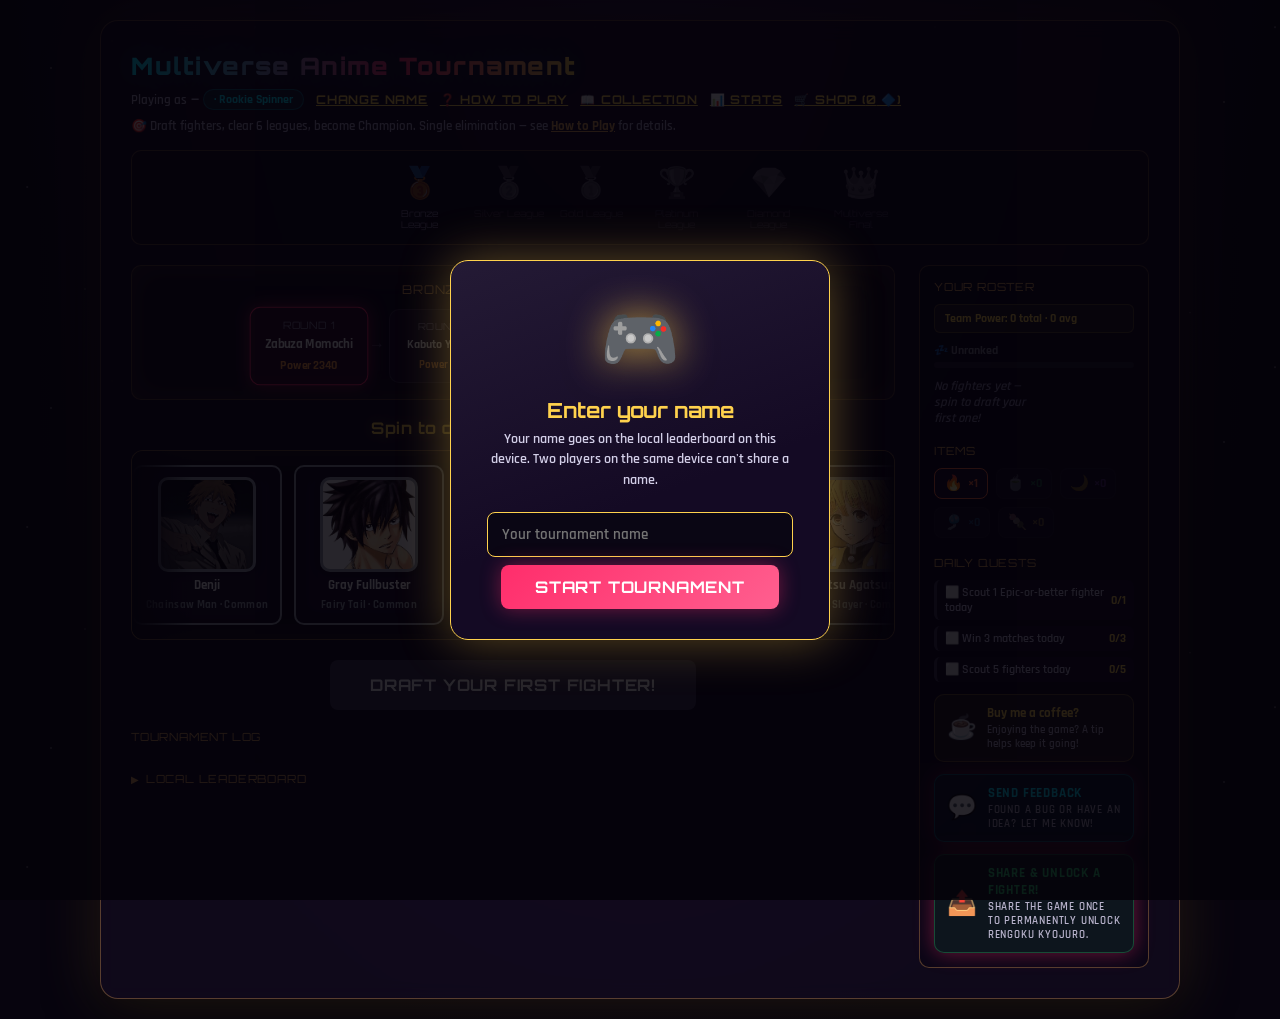
==== index.html @ d1a96dab "update visuals" ====
<!DOCTYPE html>
<html lang="en">
<head>
  <meta charset="UTF-8">
  <meta name="viewport" content="width=device-width, initial-scale=1.0">
  <title>Multiverse Anime Tournament</title>
  <link rel="preconnect" href="https://fonts.googleapis.com">
  <link rel="preconnect" href="https://fonts.gstatic.com" crossorigin>
  <link href="https://fonts.googleapis.com/css2?family=Orbitron:wght@500;700;900&family=Rajdhani:wght@500;600;700&display=swap" rel="stylesheet">
  <link rel="stylesheet" href="style.css">
</head>
<body>
  <div class="starfield"></div>
  <div id="toast-container" class="toast-container"></div>

  <div class="reveal-flash" id="reveal-flash"></div>

  <div class="page">
    <div class="player-bar">
      <h1>Multiverse Anime Tournament</h1>
      <div class="player-id">
        Playing as <b id="player-name-display">—</b> <span id="title-display" class="title-badge"></span>
        <button class="link-btn" id="change-name-btn">Change name</button>
        <button class="link-btn" id="open-howto-btn">❓ How to Play</button>
        <button class="link-btn" id="open-collection-btn">📖 Collection</button>
        <button class="link-btn" id="open-stats-btn">📊 Stats</button>
        <button class="link-btn" id="open-shop-btn">🛒 Shop (<span id="shard-balance-inline">0</span> 🔷)</button>
      </div>
    </div>

    <p class="subtitle-short">🎯 Draft fighters, clear 6 leagues, become Champion. Single elimination — see <b id="howto-inline-link">How to Play</b> for details.</p>

    <div class="trophy-case" id="trophy-case"></div>

    <div class="layout">
      <div class="main-col">
        <div class="bracket-panel">
          <span class="bracket-title" id="bracket-title">Bronze League — Bracket</span>
          <div class="bracket-path" id="bracket-path"></div>
        </div>

        <h3 class="roulette-title" id="roulette-title">Ready to begin?</h3>

        <div class="roulette-viewport">
          <div class="pointer-top"></div>
          <div class="center-line"></div>
          <div class="fade fade-left"></div>
          <div class="fade fade-right"></div>
          <div class="strip-track" id="strip-track"></div>
        </div>

        <button id="main-btn">Draft your first fighter!</button>

        <div id="event-panel" class="event-panel hidden"></div>

        <div class="log-panel">
          <span class="log-label">Tournament Log</span>
          <div id="log-list" class="log-list"></div>
        </div>

        <details class="leaderboard-panel">
          <summary class="log-label leaderboard-summary">Local Leaderboard</summary>
          <div id="leaderboard-list" class="leaderboard-list"></div>
        </details>
      </div>

      <aside class="sidebar">
        <span class="roster-label">Your Roster</span>
        <div class="roster-power-summary" id="roster-power-summary">Team Power: 0 total · 0 avg</div>
        <div class="power-tier-row" id="power-tier-row">
          <span class="power-tier-label" id="power-tier-label">🌱 Rookie Fighter</span>
          <div class="power-tier-bar"><div class="power-tier-bar-fill" id="power-tier-bar-fill"></div></div>
        </div>
        <div class="synergy-banner hidden" id="synergy-banner"></div>
        <div class="roster-list" id="roster-list"></div>

        <span class="roster-label items-label">Items</span>
        <div class="items-list" id="items-list"></div>

        <span class="roster-label items-label">Daily Quests</span>
        <div class="quest-list" id="daily-quest-list"></div>

        <a class="support-card" id="support-card" href="https://ko-fi.com/wesleyyyy" target="_blank" rel="noopener noreferrer">
          <span class="support-card-icon">☕</span>
          <span class="support-card-text">
            <b>Buy me a coffee?</b>
            <span>Enjoying the game? A tip helps keep it going!</span>
          </span>
        </a>

        <button class="support-card feedback-card" id="open-feedback-btn" type="button">
          <span class="support-card-icon">💬</span>
          <span class="support-card-text">
            <b>Send feedback</b>
            <span>Found a bug or have an idea? Let me know!</span>
          </span>
        </button>

        <button class="support-card share-card" id="open-share-btn" type="button">
          <span class="support-card-icon">📤</span>
          <span class="support-card-text">
            <b id="share-card-title">Share &amp; unlock a fighter!</b>
            <span id="share-card-subtitle">Share the game once to permanently unlock Rengoku Kyojuro.</span>
          </span>
        </button>
      </aside>
    </div>
  </div>

  <div id="battle-intro-overlay" class="celebration-overlay battle-overlay hidden">
    <div class="celebration-modal battle-modal" id="battle-modal">
      <div class="battle-vs-row">
        <div class="battle-side you-side">
          <div class="battle-team-strip" id="battle-team-strip"></div>
          <div class="battle-avatar single-avatar" id="battle-your-avatar">🛡️</div>
          <div class="battle-side-label">YOUR TEAM</div>
          <div class="battle-power" id="battle-your-power">Power —</div>
        </div>
        <div class="battle-vs-text">VS</div>
        <div class="battle-side enemy-side">
          <div class="battle-avatar" id="battle-enemy-avatar">👹</div>
          <div class="battle-side-label" id="battle-enemy-name">—</div>
          <div class="battle-power" id="battle-enemy-power">Power —</div>
        </div>
      </div>
      <p class="battle-quote" id="battle-enemy-quote">"..."</p>
      <p class="battle-win-chance" id="battle-win-chance">Estimated win chance: —</p>
      <button id="battle-engage-btn">Engage!</button>
    </div>
  </div>

  <div id="celebration-overlay" class="celebration-overlay hidden">
    <div class="celebration-modal">
      <div class="confetti-layer" id="confetti-layer"></div>
      <div class="celebration-trophy" id="celebration-trophy">🏆</div>
      <h2 id="celebration-title">Trophy Won!</h2>
      <p id="celebration-subtitle">You conquered the Bronze League!</p>
      <p class="celebration-extra" id="celebration-extra"></p>
      <div class="modal-btn-row">
        <button class="secondary-btn hidden" id="celebration-share-btn">📸 Save Badge</button>
        <button id="celebration-close">Continue</button>
      </div>
    </div>
  </div>

  <div id="gameover-overlay" class="celebration-overlay gameover-overlay hidden">
    <div class="celebration-modal gameover-modal">
      <div class="celebration-trophy">💀</div>
      <h2>Eliminated</h2>
      <p id="gameover-subtitle">You fell in the Bronze League.</p>
      <p class="celebration-extra" id="gameover-extra"></p>
      <div class="modal-btn-row">
        <button class="secondary-btn" id="gameover-share-btn">📸 Save Badge</button>
        <button id="gameover-close">Try Again</button>
      </div>
    </div>
  </div>


  <div id="name-overlay" class="celebration-overlay name-overlay hidden">
    <div class="celebration-modal name-modal">
      <div class="celebration-trophy">🎮</div>
      <h2>Enter your name</h2>
      <p>Your name goes on the local leaderboard on this device. Two players on the same device can't share a name.</p>
      <input type="text" id="name-input" maxlength="24" placeholder="Your tournament name" autocomplete="off">
      <p class="name-error hidden" id="name-error">That name is already taken on this device — try another.</p>
      <button id="name-submit">Start Tournament</button>
    </div>
  </div>

  <div id="rift-overlay" class="celebration-overlay rift-overlay hidden">
    <div class="celebration-modal rift-modal">
      <div class="rift-vortex"></div>
      <div class="rift-icon">🌀</div>
      <h2>⚠️ DIMENSIONAL RIFT DETECTED</h2>
      <p>Reality tears open at the edge of the arena... your next Scout will pull from a boosted pool of Epic-or-better fighters!</p>
      <button id="rift-close">Step Through</button>
    </div>
  </div>

  <div id="stats-overlay" class="celebration-overlay stats-overlay hidden">
    <div class="celebration-modal stats-modal">
      <button class="modal-close-x" id="stats-close-x">✕</button>
      <h2>📊 Career Stats</h2>
      <div class="stats-grid" id="stats-grid"></div>

      <h3 class="stats-subheading">🎖️ Titles</h3>
      <div class="title-list" id="title-list"></div>

      <h3 class="stats-subheading">🏅 Achievements <span id="achievements-progress"></span></h3>
      <div class="achievements-list" id="achievements-list"></div>

      <h3 class="stats-subheading">📜 Permanent Quests</h3>
      <div class="quest-list" id="permanent-quest-list"></div>
    </div>
  </div>

  <div id="awaken-reveal-overlay" class="celebration-overlay awaken-reveal-overlay hidden">
    <div class="celebration-modal awaken-reveal-modal" id="awaken-reveal-modal">
      <div class="awaken-reveal-rays"></div>
      <div class="awaken-reveal-portrait" id="awaken-reveal-portrait"></div>
      <div class="awaken-reveal-icon" id="awaken-reveal-icon">✨</div>
      <h2 id="awaken-reveal-title">Character Awakens!</h2>
      <p class="awaken-reveal-subtitle" id="awaken-reveal-subtitle">Phase Label</p>
      <p class="awaken-reveal-flavor" id="awaken-reveal-flavor">Flavor text.</p>
      <p class="awaken-reveal-power" id="awaken-reveal-power">Power 0 → 0</p>
      <button id="awaken-reveal-continue">Incredible!</button>
    </div>
  </div>

  <div id="feedback-overlay" class="celebration-overlay feedback-overlay hidden">
    <div class="celebration-modal feedback-modal">
      <button class="modal-close-x" id="feedback-close-x">✕</button>
      <h2>💬 Send Feedback</h2>
      <p class="feedback-intro">Bug reports, balance complaints, feature ideas — all welcome. This goes straight to my inbox.</p>
      <textarea id="feedback-text" placeholder="What's on your mind?" rows="5"></textarea>
      <input type="email" id="feedback-email" placeholder="Your email (optional, in case I want to follow up)">
      <p class="feedback-status hidden" id="feedback-status"></p>
      <button id="feedback-submit">Send</button>
    </div>
  </div>

  <div id="howto-overlay" class="celebration-overlay howto-overlay hidden">
    <div class="celebration-modal howto-modal">
      <button class="modal-close-x" id="howto-close-x">✕</button>
      <h2>❓ How It Works</h2>
      <p class="howto-goal">
        <b>Goal:</b> draft a roster of anime fighters, then spin your way through 6 tournament leagues.
        Beat every opponent in a league's bracket to win that league's Trophy and unlock the next one.
        Clear the Multiverse Final to become the undisputed Champion.
        <br><br>
        <b>Warning:</b> this is single elimination. Lose a match and your run ends — unless a Phoenix Ember saves you.
      </p>
      <ul class="howto-list">
        <li><b>Scout</b> — spin to recruit a new fighter to your roster (rarer fighters are stronger, but less likely).</li>
        <li><b>Train</b> — spin to pick a roster member and permanently boost their power.</li>
        <li><b>Dimensional Swap</b> — spin to pull a fighter through a rift, then spin again to see who it swaps places with.</li>
        <li><b>Match</b> — face the next opponent in your current league's bracket, shown on the map below.</li>
        <li><b>Treasure</b> — spin to find a one-time support item, kept separate from your roster.</li>
        <li><b>Awakening</b> — from the Gold League onward, certain fighters can unlock legendary power-ups.</li>
        <li>🔥 You start with a <b>Phoenix Ember</b> — it revives you once if you'd be eliminated. Lose without one and your run is over.</li>
        <li>🔷 Earn <b>Shards</b> from achievements and quests — spend them in the Shop for extra items.</li>
        <li>📖 The <b>Collection Index</b> groups fighters by anime — complete a series for a shard bonus and a title.</li>
        <li>🔁 Re-scouting a fighter you've met before, anywhere in your career, grants a permanent <b>Veteran Bonus</b> to their power instead of being wasted.</li>
      </ul>
      <button id="howto-got-it">Got it!</button>
    </div>
  </div>

  <div id="collection-overlay" class="celebration-overlay collection-overlay hidden">
    <div class="celebration-modal collection-modal">
      <button class="modal-close-x" id="collection-close-x">✕</button>
      <h2>📖 Collection Index</h2>
      <p class="collection-note">Discover every fighter from an anime to complete its collection and earn a shard bonus.</p>
      <div class="collection-list" id="collection-list"></div>
    </div>
  </div>

  <div id="shop-overlay" class="celebration-overlay shop-overlay hidden">
    <div class="celebration-modal shop-modal">
      <button class="modal-close-x" id="shop-close-x">✕</button>
      <h2>🛒 Shard Shop</h2>
      <p class="shop-balance">Balance: <b id="shard-balance">0</b> 🔷</p>
      <p class="shop-note" id="shop-note"></p>

      <h3 class="stats-subheading">Recruit a Fighter</h3>
      <div class="shop-list" id="shop-character-list"></div>

      <h3 class="stats-subheading">Support Items</h3>
      <div class="shop-list" id="shop-list"></div>
    </div>
  </div>

  <div class="mobile-roster-bar" id="mobile-roster-bar">
    <div class="mobile-roster-bar-list" id="mobile-roster-bar-list"></div>
    <div class="mobile-roster-bar-power" id="mobile-roster-bar-power">—</div>
  </div>

  <script src="script.js"></script>
</body>
</html>
---- style.css ----
* {
  box-sizing: border-box;
}

body {
  background: radial-gradient(ellipse at 50% -10%, #241238 0%, #140a24 35%, #07040e 75%);
  color: #ffffff;
  font-family: 'Rajdhani', 'Segoe UI', Tahoma, Geneva, Verdana, sans-serif;
  display: flex;
  justify-content: center;
  min-height: 100vh;
  margin: 0;
  padding: 20px;
  position: relative;
  overflow-x: hidden;
}

/* ---------- Cosmic starfield backdrop ---------- */

.starfield {
  position: fixed;
  inset: 0;
  z-index: 0;
  pointer-events: none;
  background-image:
    radial-gradient(1.5px 1.5px at 15% 20%, #fff, transparent),
    radial-gradient(1.5px 1.5px at 75% 8%, #fff, transparent),
    radial-gradient(1px 1px at 40% 60%, #fff, transparent),
    radial-gradient(2px 2px at 85% 45%, #fff, transparent),
    radial-gradient(1px 1px at 25% 85%, #fff, transparent),
    radial-gradient(1.5px 1.5px at 60% 30%, #fff, transparent),
    radial-gradient(1px 1px at 92% 75%, #fff, transparent),
    radial-gradient(1.5px 1.5px at 8% 55%, #fff, transparent),
    radial-gradient(1px 1px at 50% 92%, #fff, transparent),
    radial-gradient(1.5px 1.5px at 33% 12%, #fff, transparent);
  background-repeat: repeat;
  background-size: 340px 340px;
  opacity: 0.5;
  animation: starDrift 200s linear infinite;
}

@keyframes starDrift {
  from { background-position: 0 0; }
  to { background-position: -1000px 600px; }
}

.page {
  position: relative;
  z-index: 1;
  text-align: center;
  background: rgba(20, 12, 33, 0.72);
  backdrop-filter: blur(10px);
  padding: 30px;
  border-radius: 18px;
  border: 1px solid var(--league-border, rgba(0, 229, 255, 0.18));
  box-shadow: 0 0 60px var(--league-glow, rgba(0, 229, 255, 0.08)), 0 20px 50px rgba(0,0,0,0.6);
  transition: border-color 0.8s ease, box-shadow 0.8s ease;
  width: 100%;
  max-width: 1080px;
}

.player-bar {
  display: flex;
  align-items: baseline;
  justify-content: space-between;
  flex-wrap: wrap;
  gap: 8px;
  margin-bottom: 4px;
}

h1 {
  margin: 0;
  font-family: 'Orbitron', sans-serif;
  font-weight: 900;
  letter-spacing: 1.5px;
  font-size: 1.5rem;
  background: linear-gradient(90deg, #00e5ff, #ff2d6b 60%, #ffd24d);
  -webkit-background-clip: text;
  background-clip: text;
  color: transparent;
  text-shadow: 0 0 30px rgba(0, 229, 255, 0.25);
}

.player-id {
  font-size: 0.8rem;
  color: #a9a3c2;
  font-weight: 600;
  display: flex;
  align-items: center;
  gap: 4px;
  flex-wrap: wrap;
}

.link-btn {
  background: none;
  border: none;
  color: #ffd24d;
  font-size: 0.75rem;
  padding: 0 0 0 8px;
  font-weight: 700;
  cursor: pointer;
  text-decoration: underline;
  box-shadow: none;
}

.link-btn:hover {
  background: none;
  color: #fff0b3;
  box-shadow: none;
}

.subtitle-short {
  margin: 8px 0 14px;
  color: #a9a3c2;
  font-size: 0.8rem;
  font-weight: 600;
  line-height: 1.4;
  text-align: left;
}

#howto-inline-link {
  color: var(--league-text, #00e5ff);
  cursor: pointer;
  text-decoration: underline;
}

.howto-goal {
  font-size: 0.85rem !important;
  color: #c7c2df !important;
  line-height: 1.55 !important;
  margin-bottom: 18px !important;
  padding-bottom: 14px;
  border-bottom: 1px solid rgba(255,255,255,0.08);
}

/* ---------- How to play ---------- */

/* ---------- How to Play modal ---------- */

.howto-modal {
  max-width: 560px;
  max-height: 82vh;
  overflow-y: auto;
  text-align: left;
}

.howto-modal h2 {
  text-align: center;
  color: var(--league-text, #00e5ff);
  font-family: 'Orbitron', sans-serif;
  font-size: 1.15rem;
  margin-bottom: 16px;
}

.howto-list {
  margin: 0 0 20px;
  padding-left: 18px;
  font-size: 0.85rem;
  font-weight: 600;
  color: #d3cfe8;
  line-height: 1.7;
}

/* ---------- Trophy case ---------- */

.trophy-case {
  display: flex;
  justify-content: center;
  gap: 16px;
  flex-wrap: wrap;
  margin-bottom: 20px;
  padding: 14px;
  background: rgba(10, 6, 20, 0.6);
  border: 1px solid var(--league-border, rgba(0, 229, 255, 0.18));
  border-radius: 10px;
  transition: border-color 0.8s ease;
}

.trophy-slot {
  display: flex;
  flex-direction: column;
  align-items: center;
  gap: 4px;
  opacity: 0.35;
  transition: opacity 0.3s ease;
}

.trophy-slot .trophy-icon {
  font-size: 1.9rem;
  filter: grayscale(1);
}

.trophy-slot .trophy-league {
  font-family: 'Orbitron', sans-serif;
  font-size: 0.58rem;
  color: #857fa0;
  max-width: 76px;
  text-align: center;
  line-height: 1.2;
}

.trophy-slot.current {
  opacity: 0.9;
}

.trophy-slot.current .trophy-icon {
  filter: none;
  opacity: 0.6;
}

.trophy-slot.earned {
  opacity: 1;
}

.trophy-slot.earned .trophy-icon {
  filter: none;
  text-shadow: 0 0 12px #ffd24d;
  animation: trophyGlow 2.2s ease-in-out infinite;
}

.trophy-slot.earned .trophy-league {
  color: #ffd24d;
}

@keyframes trophyGlow {
  0%, 100% { transform: scale(1); }
  50% { transform: scale(1.12); }
}

/* ---------- Two-column layout ---------- */

.layout {
  display: flex;
  gap: 24px;
  align-items: flex-start;
}

.main-col {
  flex: 1;
  min-width: 0;
}

.sidebar {
  width: 230px;
  flex-shrink: 0;
  text-align: left;
  background: rgba(10, 6, 20, 0.6);
  border: 1px solid var(--league-border, rgba(0, 229, 255, 0.18));
  border-radius: 10px;
  padding: 14px;
  transition: border-color 0.8s ease;
}

@media (max-width: 760px) {
  /* Always-visible compact roster bar pinned to the bottom of the screen —
     the full roster/stats panels live further down the page and get
     scrolled out of view while spinning, so this keeps your team visible
     no matter where you've scrolled. */
  .mobile-roster-bar {
    position: fixed;
    left: 0;
    right: 0;
    bottom: 0;
    z-index: 120;
    display: flex;
    align-items: center;
    gap: 8px;
    padding: 8px 12px;
    background: rgba(10, 6, 20, 0.96);
    border-top: 1px solid var(--league-border, rgba(0,229,255,0.25));
    box-shadow: 0 -6px 20px rgba(0,0,0,0.5);
  }

  .mobile-roster-bar-list {
    display: flex;
    gap: 6px;
    overflow-x: auto;
    flex: 1;
    min-width: 0;
  }

  .mobile-roster-bar-avatar {
    position: relative;
    overflow: hidden;
    flex-shrink: 0;
    width: 34px;
    height: 34px;
    border-radius: 50%;
    border: 2px solid var(--rarity-color, #00e5ff);
  }

  .mobile-roster-bar-power {
    flex-shrink: 0;
    font-family: 'Orbitron', sans-serif;
    font-size: 0.68rem;
    font-weight: 700;
    color: #ffd24d;
    white-space: nowrap;
    padding-left: 8px;
    border-left: 1px solid rgba(255,255,255,0.15);
  }

  body {
    padding-bottom: 62px;
  }
}

@media (min-width: 761px) {
  .mobile-roster-bar {
    display: none;
  }
}

@media (max-width: 760px) {
  /* backdrop-filter is a common cause of repaint/ghosting glitches on
     mobile GPUs, especially combined with live CSS transitions — drop it
     on small screens and fall back to the (already opaque-ish) solid tint. */
  .page {
    backdrop-filter: none;
    -webkit-backdrop-filter: none;
    background: rgba(20, 12, 33, 0.92);
  }
  .layout {
    flex-direction: column;
  }
  .sidebar {
    width: 100%;
  }
  .page {
    padding: 18px 14px;
  }
  h1 {
    font-size: 1.15rem;
  }
  .player-bar {
    flex-direction: column;
    align-items: flex-start;
    gap: 4px;
  }
  .player-id {
    font-size: 0.72rem;
  }
  .roulette-viewport {
    height: 160px;
  }
  .strip-item {
    width: 120px;
    height: 155px;
  }
  button {
    padding: 13px 24px;
    font-size: 0.9rem;
  }
  .celebration-modal {
    padding: 28px 20px 22px;
    max-width: 92vw;
  }
  .stats-modal, .shop-modal, .collection-modal {
    max-width: 92vw;
  }
  .battle-vs-row {
    gap: 4px;
  }
  .battle-avatar {
    width: 56px;
    height: 56px;
    font-size: 1.6rem;
  }
  .battle-vs-text {
    font-size: 1.2rem;
  }
  .stats-grid {
    grid-template-columns: 1fr;
  }
  .bracket-node {
    min-width: 92px;
    padding: 8px 8px;
  }
}

@media (max-width: 420px) {
  h1 {
    font-size: 1rem;
  }
  .strip-item {
    width: 100px;
    height: 132px;
  }
  .roulette-viewport {
    height: 140px;
  }
  .roster-card-image {
    font-size: 1.4rem;
  }
}

/* ---------- Roster sidebar cards ---------- */

.roster-label {
  font-family: 'Orbitron', sans-serif;
  font-size: 0.7rem;
  text-transform: uppercase;
  letter-spacing: 0.8px;
  color: var(--league-text, #00e5ff);
  transition: color 0.8s ease;
  display: block;
  margin-bottom: 10px;
}

.roster-label.items-label {
  margin-top: 18px;
}

.roster-list {
  display: grid;
  grid-template-columns: 1fr 1fr;
  gap: 8px;
}

.roster-empty {
  color: #857fa0;
  font-size: 0.8rem;
  font-weight: 600;
  font-style: italic;
}

.roster-power-summary {
  font-size: 0.75rem;
  font-weight: 700;
  color: #ffd24d;
  background: rgba(255,210,77,0.08);
  border: 1px solid rgba(255,210,77,0.25);
  border-radius: 6px;
  padding: 6px 10px;
  margin-bottom: 10px;
}

.power-tier-row {
  margin-bottom: 10px;
}

.power-tier-label {
  display: block;
  font-size: 0.72rem;
  font-weight: 700;
  margin-bottom: 4px;
  transition: color 0.4s ease;
}

.power-tier-bar {
  height: 6px;
  border-radius: 3px;
  background: rgba(255,255,255,0.08);
  overflow: hidden;
}

.power-tier-bar-fill {
  height: 100%;
  border-radius: 3px;
  transition: width 0.6s ease, background 0.6s ease;
}

.synergy-banner {
  display: flex;
  align-items: flex-start;
  gap: 8px;
  font-size: 0.76rem;
  color: #c9a3ff;
  background: rgba(168,85,247,0.1);
  border: 1px solid rgba(168,85,247,0.35);
  border-radius: 6px;
  padding: 8px 10px;
  margin-bottom: 10px;
}

.synergy-banner.hidden {
  display: none;
}

.synergy-banner.synergy-negative {
  color: #ff9b9b;
  background: rgba(231,76,60,0.12);
  border-color: rgba(231,76,60,0.4);
}

.synergy-bonus-negative {
  color: #e74c3c !important;
}

.synergy-banner .synergy-icon {
  font-size: 1.2rem;
  flex-shrink: 0;
}

.synergy-banner .synergy-bonus {
  color: #ffd24d;
  font-weight: 700;
}

.synergy-banner .synergy-desc {
  font-weight: 600;
  color: #a9a3c2;
  font-size: 0.7rem;
  margin-top: 2px;
}

.roster-card {
  display: flex;
  flex-direction: column;
  background: rgba(24, 14, 40, 0.8);
  border: 1px solid rgba(255,255,255,0.08);
  border-radius: 10px;
  overflow: hidden;
  box-shadow: 0 0 0 1px var(--rarity-color, #555) inset;
  position: relative;
}

/* ---------- Max-Awakened treatment — reserved for fighters who reached
   their absolute final transformation. Not just a color: an animated
   prismatic border ring, corner flourishes, and a shimmer sweep. ---------- */

.roster-card.max-awakened {
  overflow: visible;
  border-color: transparent;
  box-shadow: none;
  animation: maxAwakenedFloat 3s ease-in-out infinite;
}

@keyframes maxAwakenedFloat {
  0%, 100% { transform: translateY(0); }
  50% { transform: translateY(-2px); }
}

.roster-card.max-awakened::before {
  content: '';
  position: absolute;
  inset: -3px;
  border-radius: 13px;
  padding: 3px;
  background: conic-gradient(from 0deg, #ffd24d, #ff2d6b, #a855f7, #00e5ff, #ffd24d);
  -webkit-mask: linear-gradient(#fff 0 0) content-box, linear-gradient(#fff 0 0);
  -webkit-mask-composite: xor;
  mask-composite: exclude;
  animation: maxAwakenedBorderSpin 3.5s linear infinite;
  z-index: 2;
  pointer-events: none;
}

@keyframes maxAwakenedBorderSpin {
  from { filter: hue-rotate(0deg); }
  to { filter: hue-rotate(360deg); }
}

.roster-card.max-awakened::after {
  content: '';
  position: absolute;
  inset: -3px;
  border-radius: 13px;
  box-shadow: 0 0 22px rgba(255,210,77,0.55), 0 0 40px rgba(255,45,107,0.3);
  animation: maxAwakenedGlowPulse 2s ease-in-out infinite;
  z-index: -1;
  pointer-events: none;
}

@keyframes maxAwakenedGlowPulse {
  0%, 100% { opacity: 0.6; }
  50% { opacity: 1; }
}

.roster-card.max-awakened .roster-card-image {
  overflow: hidden;
}

.roster-card.max-awakened .roster-card-image::after {
  content: '';
  position: absolute;
  inset: 0;
  background: linear-gradient(115deg, transparent 40%, rgba(255,255,255,0.55) 50%, transparent 60%);
  background-size: 250% 250%;
  animation: maxAwakenedShimmer 3s ease-in-out infinite;
  pointer-events: none;
  z-index: 3;
}

@keyframes maxAwakenedShimmer {
  0% { background-position: 200% 0; }
  60%, 100% { background-position: -50% 0; }
}

.max-awakened-crown {
  position: absolute;
  top: -10px;
  right: -8px;
  z-index: 4;
  font-size: 1.1rem;
  filter: drop-shadow(0 0 6px rgba(255,210,77,0.9));
  animation: maxAwakenedCrownBob 2s ease-in-out infinite;
  pointer-events: none;
}

@keyframes maxAwakenedCrownBob {
  0%, 100% { transform: rotate(-8deg) translateY(0); }
  50% { transform: rotate(8deg) translateY(-3px); }
}

.max-awakened-corner {
  position: absolute;
  width: 10px;
  height: 10px;
  z-index: 4;
  pointer-events: none;
}

.max-awakened-corner::before {
  content: '✦';
  position: absolute;
  font-size: 0.6rem;
  color: #ffd24d;
  text-shadow: 0 0 6px #ffd24d;
}

.max-awakened-corner.tl { top: -4px; left: -4px; }
.max-awakened-corner.br { bottom: -4px; right: -4px; }

.roster-card-image {
  position: relative;
  overflow: hidden;
  width: 100%;
  aspect-ratio: 1 / 1;
  display: flex;
  align-items: center;
  justify-content: center;
  font-family: 'Orbitron', sans-serif;
  font-size: 1.3rem;
  font-weight: 800;
  color: #0a0614;
  background: linear-gradient(160deg, var(--rarity-color, #555), #0a0614 130%);
}

.avatar-fallback-text {
  position: relative;
  z-index: 1;
}

.char-img {
  position: absolute;
  inset: 0;
  width: 100%;
  height: 100%;
  object-fit: cover;
  object-position: center 22%;
  z-index: 2;
}

.action-icon-img {
  object-fit: contain !important;
  object-position: center !important;
  padding: 2px;
  box-sizing: border-box;
}

.strip-item .avatar.action-icon-avatar {
  width: 78%;
  height: 78%;
  border-radius: 16px;
  border: none;
  background: rgba(255,255,255,0.05);
}


.has-image .avatar-fallback-text {
  display: none;
}

.roster-card-body {
  padding: 6px 7px 8px;
  display: flex;
  flex-direction: column;
  gap: 2px;
}

.roster-card-name {
  font-size: 0.66rem;
  font-weight: 700;
  line-height: 1.2;
  display: -webkit-box;
  -webkit-line-clamp: 2;
  -webkit-box-orient: vertical;
  overflow: hidden;
  word-break: break-word;
}

.roster-card-power {
  font-size: 0.6rem;
  font-weight: 700;
  color: #ffd24d;
  white-space: nowrap;
}

.roster-card-universe {
  font-size: 0.56rem;
  font-weight: 600;
  color: #a9a3c2;
  line-height: 1.2;
  display: -webkit-box;
  -webkit-line-clamp: 2;
  -webkit-box-orient: vertical;
  overflow: hidden;
  word-break: break-word;
}

.roster-card-rarity {
  align-self: flex-start;
  font-family: 'Orbitron', sans-serif;
  font-size: 0.52rem;
  font-weight: 700;
  text-transform: uppercase;
  letter-spacing: 0.3px;
  padding: 2px 6px;
  border-radius: 20px;
  border: 1.5px solid var(--rarity-color, #555);
  color: var(--rarity-color, #aaa);
}

.roster-card-awaken {
  font-size: 0.54rem;
  font-weight: 600;
  color: #ff9fb0;
  font-style: italic;
  line-height: 1.2;
}

.roster-card-mastery {
  font-size: 0.54rem;
  font-weight: 700;
  color: #00e5ff;
}

.roster-card-powerbar {
  width: 100%;
  height: 4px;
  border-radius: 3px;
  background: rgba(255,255,255,0.08);
  overflow: hidden;
  margin-top: 2px;
}

.roster-card-powerbar-fill {
  height: 100%;
  border-radius: 3px;
  transition: width 0.5s ease;
}

/* ---------- Items sidebar ---------- */

.items-list {
  display: flex;
  flex-wrap: wrap;
  gap: 8px;
}

.item-chip {
  display: flex;
  align-items: center;
  gap: 5px;
  padding: 5px 9px;
  border-radius: 8px;
  background: rgba(24, 14, 40, 0.8);
  border: 1px solid rgba(255,255,255,0.1);
  font-size: 0.74rem;
  font-weight: 600;
  opacity: 0.4;
}

.item-chip.owned {
  opacity: 1;
  border-color: var(--item-color, #ffd24d);
}

.item-chip .item-icon {
  font-size: 0.95rem;
}

.item-chip .item-count {
  font-weight: 700;
  color: var(--item-color, #ffd24d);
}

/* ---------- Daily quest mini-list (sidebar) ---------- */

.quest-list {
  display: flex;
  flex-direction: column;
  gap: 6px;
}

/* ---------- Support / Feedback cards ---------- */

.support-card {
  display: flex;
  align-items: center;
  gap: 10px;
  margin-top: 12px;
  padding: 10px 12px;
  border-radius: 10px;
  background: rgba(255,210,77,0.08);
  border: 1px solid rgba(255,210,77,0.3);
  text-decoration: none;
  cursor: pointer;
  font-family: 'Rajdhani', sans-serif;
  width: 100%;
  text-align: left;
  transition: background 0.2s ease, transform 0.15s ease;
}

.support-card:hover {
  background: rgba(255,210,77,0.16);
  transform: translateY(-1px);
}

.support-card-icon {
  font-size: 1.5rem;
  flex-shrink: 0;
}

.support-card-text {
  display: flex;
  flex-direction: column;
  gap: 1px;
}

.support-card-text b {
  font-size: 0.82rem;
  color: #ffd24d;
}

.support-card-text span {
  font-size: 0.7rem;
  color: #b8b3cc;
  font-weight: 600;
}

.feedback-card {
  background: rgba(0,229,255,0.08);
  border-color: rgba(0,229,255,0.3);
}

.feedback-card:hover {
  background: rgba(0,229,255,0.16);
}

.feedback-card .support-card-text b {
  color: #00e5ff;
}

.share-card {
  background: rgba(46,204,113,0.08);
  border-color: rgba(46,204,113,0.3);
}

.share-card:hover {
  background: rgba(46,204,113,0.16);
}

.share-card .support-card-text b {
  color: #2ecc71;
}

.share-card.unlocked-state {
  opacity: 0.75;
}

/* ---------- Epic Awakening Reveal ---------- */

.awaken-reveal-modal {
  max-width: 420px;
  position: relative;
  overflow: hidden;
  padding: 36px 28px 30px;
  background: radial-gradient(circle at 50% 25%, #2a1550 0%, #0a0614 75%);
  border-width: 3px;
  border-color: var(--rarity-color, #ffd24d);
  box-shadow: 0 0 80px var(--rarity-color, rgba(255,210,77,0.6));
  animation: awakenModalPulse 2s ease-in-out infinite;
}

@keyframes awakenModalPulse {
  0%, 100% { box-shadow: 0 0 60px color-mix(in srgb, var(--rarity-color, #ffd24d) 55%, transparent); }
  50% { box-shadow: 0 0 100px color-mix(in srgb, var(--rarity-color, #ffd24d) 85%, transparent); }
}

.awaken-reveal-rays {
  position: absolute;
  inset: -40%;
  background: conic-gradient(from 0deg, transparent, var(--rarity-color, #ffd24d), transparent 12%, transparent 88%, var(--rarity-color, #ffd24d), transparent);
  opacity: 0.18;
  animation: awakenRaysSpin 12s linear infinite;
  pointer-events: none;
}

@keyframes awakenRaysSpin {
  from { transform: rotate(0deg); }
  to { transform: rotate(360deg); }
}

.awaken-reveal-portrait {
  position: relative;
  z-index: 1;
  width: 150px;
  height: 150px;
  margin: 0 auto 8px;
  border-radius: 16px;
  border: 4px solid var(--rarity-color, #ffd24d);
  overflow: hidden;
  background: linear-gradient(160deg, var(--rarity-color, #ffd24d), #0a0614 130%);
  display: flex;
  align-items: center;
  justify-content: center;
  font-family: 'Orbitron', sans-serif;
  font-size: 2.6rem;
  font-weight: 900;
  color: #0a0614;
  animation: awakenPortraitEnter 0.7s cubic-bezier(0.17, 0.89, 0.32, 1.28);
}

@keyframes awakenPortraitEnter {
  0% { transform: scale(0.4) rotate(-8deg); opacity: 0; }
  60% { transform: scale(1.15) rotate(3deg); opacity: 1; }
  100% { transform: scale(1) rotate(0deg); }
}

.awaken-reveal-icon {
  position: relative;
  z-index: 1;
  font-size: 2.2rem;
  margin-bottom: 4px;
  animation: awakenIconPop 0.6s ease-out 0.3s both;
}

@keyframes awakenIconPop {
  0% { transform: scale(0); opacity: 0; }
  70% { transform: scale(1.3); opacity: 1; }
  100% { transform: scale(1); }
}

.awaken-reveal-modal h2 {
  position: relative;
  z-index: 1;
  font-family: 'Orbitron', sans-serif;
  font-size: 1.15rem;
  color: var(--rarity-color, #ffd24d);
  text-shadow: 0 0 20px var(--rarity-color, #ffd24d);
  margin-bottom: 4px;
}

.awaken-reveal-subtitle {
  position: relative;
  z-index: 1;
  font-family: 'Orbitron', sans-serif;
  font-weight: 700;
  font-size: 0.85rem;
  color: #ffffff;
  text-transform: uppercase;
  letter-spacing: 1px;
  margin-bottom: 10px;
}

.awaken-reveal-flavor {
  position: relative;
  z-index: 1;
  font-style: italic;
  font-size: 0.85rem !important;
  color: #d3cfe8 !important;
  margin-bottom: 12px !important;
}

.awaken-reveal-power {
  position: relative;
  z-index: 1;
  font-family: 'Orbitron', sans-serif;
  font-weight: 700;
  font-size: 0.95rem;
  color: #00e5ff;
  background: rgba(0,229,255,0.1);
  border: 1px solid rgba(0,229,255,0.3);
  border-radius: 8px;
  padding: 6px 12px;
  display: inline-block;
  margin-bottom: 18px !important;
}

#awaken-reveal-continue {
  position: relative;
  z-index: 1;
  background: linear-gradient(135deg, var(--rarity-color, #ffd24d), #ff6b81);
  width: 100%;
}

.feedback-modal {
  max-width: 440px;
  text-align: left;
}

.feedback-modal h2 {
  text-align: center;
  font-family: 'Orbitron', sans-serif;
  font-size: 1.1rem;
  margin-bottom: 8px;
  color: var(--league-text, #00e5ff);
}

.feedback-intro {
  font-size: 0.82rem;
  color: #b8b3cc;
  text-align: center;
  margin-bottom: 16px;
}

#feedback-text, #feedback-email {
  width: 100%;
  box-sizing: border-box;
  background: rgba(0,0,0,0.3);
  border: 1px solid rgba(255,255,255,0.15);
  border-radius: 8px;
  color: #e8e4f5;
  font-family: 'Rajdhani', sans-serif;
  font-size: 0.9rem;
  padding: 10px 12px;
  margin-bottom: 10px;
  resize: vertical;
}

#feedback-text:focus, #feedback-email:focus {
  outline: none;
  border-color: var(--league-text, #00e5ff);
}

.feedback-status {
  font-size: 0.8rem;
  font-weight: 700;
  text-align: center;
  margin-bottom: 10px;
}

.feedback-status.hidden {
  display: none;
}

.feedback-status.ok {
  color: #2ecc71;
}

.feedback-status.error {
  color: #e74c3c;
}

#feedback-submit {
  width: 100%;
  background: linear-gradient(135deg, #00e5ff, #3498db);
}


.quest-row {
  display: flex;
  align-items: center;
  gap: 6px;
  font-size: 0.72rem;
  font-weight: 600;
  color: #c7c2df;
  padding: 5px 8px;
  background: rgba(24, 14, 40, 0.6);
  border-radius: 6px;
  border-left: 3px solid #3a3550;
}

.quest-row.done {
  border-left-color: #2ecc71;
  color: #7fe3a3;
}

.quest-row .quest-progress {
  margin-left: auto;
  font-weight: 700;
  color: #ffd24d;
  white-space: nowrap;
}

.quest-row.done .quest-progress {
  color: #2ecc71;
}

/* ---------- Bracket map ---------- */

.bracket-panel {
  margin-bottom: 18px;
  background: rgba(10, 6, 20, 0.6);
  border: 1px solid var(--league-border, rgba(0, 229, 255, 0.18));
  border-radius: 10px;
  padding: 16px;
  box-shadow: 0 0 30px var(--league-glow, rgba(0, 229, 255, 0.06)) inset;
  transition: border-color 0.8s ease, box-shadow 0.8s ease;
}

.bracket-title {
  font-family: 'Orbitron', sans-serif;
  font-size: 0.76rem;
  text-transform: uppercase;
  letter-spacing: 0.8px;
  color: var(--league-text, #00e5ff);
  transition: color 0.8s ease;
  display: block;
  margin-bottom: 12px;
}

.bracket-path {
  display: flex;
  align-items: center;
  justify-content: center;
  gap: 4px;
  flex-wrap: wrap;
}

.bracket-node {
  display: flex;
  flex-direction: column;
  align-items: center;
  gap: 5px;
  padding: 10px 12px;
  border-radius: 10px;
  border: 1px solid rgba(255,255,255,0.12);
  background: rgba(24, 14, 40, 0.85);
  min-width: 112px;
  transition: all 0.3s ease;
}

.bracket-node .round-label {
  font-family: 'Orbitron', sans-serif;
  font-size: 0.6rem;
  text-transform: uppercase;
  letter-spacing: 0.4px;
  color: #857fa0;
}

.bracket-node .opponent-name {
  font-size: 0.78rem;
  font-weight: 700;
  text-align: center;
  line-height: 1.25;
}

.bracket-node .opponent-power {
  font-size: 0.68rem;
  color: #ff9f43;
  font-weight: 700;
}

.bracket-node.done {
  border-color: #2ecc71;
  background: rgba(46,204,113,0.1);
}

.bracket-node.done .opponent-name {
  color: #2ecc71;
}

.bracket-node.done .opponent-power {
  color: #2ecc71;
}

.bracket-node.current {
  border-color: #ff2d6b;
  background: rgba(255,45,107,0.15);
  box-shadow: 0 0 16px rgba(255,45,107,0.55);
  transform: scale(1.06);
}

.bracket-node.trophy {
  border-color: #ffd24d;
  background: rgba(255,210,77,0.1);
}

.bracket-node.trophy .opponent-name {
  color: #ffd24d;
}

.bracket-arrow {
  color: #4a4560;
  font-size: 1rem;
}

/* ---------- Roulette strip ---------- */

.roulette-title {
  margin: 0 0 12px;
  font-family: 'Orbitron', sans-serif;
  font-size: 1rem;
  color: #ffd24d;
  letter-spacing: 0.5px;
  text-shadow: 0 0 14px rgba(255,210,77,0.35);
}

.roulette-viewport {
  position: relative;
  width: 100%;
  height: 190px;
  margin: 0 auto 20px;
  overflow: hidden;
  border-radius: 12px;
  background: #0a0614;
  border: 1px solid var(--league-border-strong, rgba(0, 229, 255, 0.25));
  box-shadow: 0 0 30px var(--league-glow, rgba(0, 229, 255, 0.1)) inset;
  transition: border-color 0.8s ease, box-shadow 0.8s ease;
}

.roulette-viewport.rift-active {
  border-color: rgba(168, 85, 247, 0.6);
  box-shadow: 0 0 40px rgba(168, 85, 247, 0.35) inset, 0 0 25px rgba(168, 85, 247, 0.3);
  background:
    radial-gradient(circle at 30% 40%, rgba(168,85,247,0.25), transparent 55%),
    radial-gradient(circle at 70% 60%, rgba(0,229,255,0.2), transparent 55%),
    #0a0614;
  animation: riftPulse 2.4s ease-in-out infinite;
}

@keyframes riftPulse {
  0%, 100% { filter: brightness(1); }
  50% { filter: brightness(1.25); }
}

.pointer-top {
  position: absolute;
  top: 0;
  left: 50%;
  transform: translateX(-50%);
  width: 0;
  height: 0;
  border-left: 12px solid transparent;
  border-right: 12px solid transparent;
  border-top: 18px solid #ff2d6b;
  z-index: 10;
  filter: drop-shadow(0 0 8px rgba(255,45,107,0.8));
}

.center-line {
  position: absolute;
  top: 0;
  bottom: 0;
  left: 50%;
  width: 2px;
  transform: translateX(-1px);
  background: linear-gradient(to bottom, #ff2d6b, rgba(255,45,107,0.1));
  z-index: 9;
}

.fade {
  position: absolute;
  top: 0;
  bottom: 0;
  width: 60px;
  z-index: 8;
  pointer-events: none;
}

.fade-left {
  left: 0;
  background: linear-gradient(to right, #0a0614, transparent);
}

.fade-right {
  right: 0;
  background: linear-gradient(to left, #0a0614, transparent);
}

.strip-track {
  position: absolute;
  top: 0;
  left: 0;
  height: 100%;
  display: flex;
  align-items: center;
  will-change: transform;
  transform: translateX(0);
}

.strip-item {
  flex: 0 0 auto;
  width: 150px;
  height: 160px;
  margin-right: 12px;
  border-radius: 10px;
  display: flex;
  flex-direction: column;
  align-items: center;
  justify-content: center;
  gap: 6px;
  padding: 10px;
  background: rgba(24, 14, 40, 0.9);
  border: 2px solid var(--rarity-color, #555);
  box-shadow: inset 0 0 20px rgba(0,0,0,0.4);
  transition: box-shadow 0.3s ease, transform 0.3s ease;
}

.strip-item .avatar {
  position: relative;
  overflow: hidden;
  width: 78%;
  aspect-ratio: 1 / 1;
  border-radius: 10px;
  border: 3px solid var(--rarity-color, #555);
  display: flex;
  align-items: center;
  justify-content: center;
  font-family: 'Orbitron', sans-serif;
  font-weight: bold;
  font-size: 1.5rem;
  background: var(--rarity-color, #555);
  color: #0a0614;
  box-shadow: 0 0 10px rgba(0,0,0,0.4);
}

.strip-item .name {
  font-size: 0.8rem;
  font-weight: 700;
  text-align: center;
  line-height: 1.2;
}

.strip-item .sub-tag {
  font-size: 0.66rem;
  text-align: center;
  letter-spacing: 0.3px;
  color: var(--rarity-color, #aaa);
  font-weight: 700;
  line-height: 1.3;
}

.strip-item.winner {
  transform: scale(1.06);
  box-shadow: 0 0 25px var(--rarity-color, #555), inset 0 0 20px rgba(0,0,0,0.3);
}

/* ---------- Rarity reveal animations ---------- */

.strip-item.reveal-common { animation: revealCommon 0.3s ease; }
.strip-item.reveal-useless { animation: revealCommon 0.3s ease; }
@keyframes revealCommon {
  0% { transform: scale(0.85); }
  60% { transform: scale(1.1); }
  100% { transform: scale(1.06); }
}

.strip-item.reveal-rare { animation: revealRare 0.5s ease; }
@keyframes revealRare {
  0% { transform: scale(0.8); box-shadow: 0 0 0 var(--rarity-color); }
  50% { transform: scale(1.18); box-shadow: 0 0 35px var(--rarity-color); }
  100% { transform: scale(1.06); box-shadow: 0 0 25px var(--rarity-color); }
}

.strip-item.reveal-epic { animation: revealEpic 0.7s ease; }
@keyframes revealEpic {
  0% { transform: scale(0.7) rotate(-4deg); box-shadow: 0 0 0 var(--rarity-color); }
  40% { transform: scale(1.25) rotate(3deg); box-shadow: 0 0 45px var(--rarity-color); }
  70% { transform: scale(0.98) rotate(-1deg); }
  100% { transform: scale(1.06) rotate(0deg); box-shadow: 0 0 30px var(--rarity-color); }
}

.strip-item.reveal-legendary { animation: revealLegendary 1s ease; }
@keyframes revealLegendary {
  0% { transform: scale(0.6) rotate(-8deg); box-shadow: 0 0 0 var(--rarity-color); filter: brightness(1); }
  30% { transform: scale(1.35) rotate(6deg); box-shadow: 0 0 60px var(--rarity-color); filter: brightness(1.6); }
  55% { transform: scale(0.95) rotate(-3deg); filter: brightness(1.2); }
  80% { transform: scale(1.12) rotate(2deg); }
  100% { transform: scale(1.06) rotate(0deg); box-shadow: 0 0 40px var(--rarity-color); filter: brightness(1); }
}

.strip-item.reveal-mythic { animation: revealMythic 1.4s ease; }
@keyframes revealMythic {
  0% { transform: scale(0.5) rotate(-12deg); box-shadow: 0 0 0 var(--rarity-color); filter: brightness(1) hue-rotate(0deg); }
  25% { transform: scale(1.45) rotate(10deg); box-shadow: 0 0 80px var(--rarity-color); filter: brightness(2) hue-rotate(30deg); }
  45% { transform: scale(0.9) rotate(-6deg); filter: brightness(1.4) hue-rotate(-20deg); }
  65% { transform: scale(1.2) rotate(4deg); filter: brightness(1.6) hue-rotate(15deg); }
  85% { transform: scale(0.98) rotate(-1deg); filter: brightness(1.1) hue-rotate(0deg); }
  100% { transform: scale(1.06) rotate(0deg); box-shadow: 0 0 55px var(--rarity-color); filter: brightness(1); }
}

.reveal-flash {
  position: fixed;
  inset: 0;
  z-index: 150;
  pointer-events: none;
  opacity: 0;
  background: #ffd24d;
}

.reveal-flash.flashing {
  animation: revealFlashPulse 0.5s ease-out;
}

@keyframes revealFlashPulse {
  0% { opacity: 0; }
  15% { opacity: 0.35; }
  100% { opacity: 0; }
}

.screen-shake {
  animation: screenShake 0.5s ease;
}

@keyframes screenShake {
  0%, 100% { transform: translate(0, 0); }
  10% { transform: translate(-6px, 3px); }
  20% { transform: translate(5px, -4px); }
  30% { transform: translate(-5px, 4px); }
  40% { transform: translate(6px, 2px); }
  50% { transform: translate(-4px, -3px); }
  60% { transform: translate(4px, 3px); }
  70% { transform: translate(-3px, -2px); }
  80% { transform: translate(3px, 2px); }
  90% { transform: translate(-2px, 1px); }
}

.reveal-particle-layer {
  position: absolute;
  inset: 0;
  pointer-events: none;
  overflow: visible;
}

.reveal-particle {
  position: absolute;
  top: 50%;
  left: 50%;
  width: 6px;
  height: 6px;
  border-radius: 50%;
  transform: translate(-50%, -50%);
  animation: particleBurst 0.8s ease-out forwards;
}

@keyframes particleBurst {
  0% { transform: translate(-50%, -50%) scale(1); opacity: 1; }
  100% { transform: translate(calc(-50% + var(--dx)), calc(-50% + var(--dy))) scale(0.2); opacity: 0; }
}

/* ---------- Main button ---------- */

button {
  background: linear-gradient(135deg, #ff2d6b, #ff5f8f);
  color: white;
  border: none;
  padding: 15px 40px;
  font-family: 'Orbitron', sans-serif;
  font-size: 1rem;
  font-weight: 700;
  text-transform: uppercase;
  letter-spacing: 0.8px;
  border-radius: 8px;
  cursor: pointer;
  transition: transform 0.1s, box-shadow 0.2s;
  box-shadow: 0 0 20px rgba(255,45,107,0.4);
}

button:hover {
  box-shadow: 0 0 30px rgba(255,45,107,0.7);
}

button:active {
  transform: scale(0.95);
}

button:disabled {
  background: #3a3550;
  box-shadow: none;
  cursor: not-allowed;
}

/* ---------- Event panel ---------- */

.event-panel {
  margin-top: 18px;
  padding: 14px 18px;
  border-radius: 8px;
  background: rgba(24, 14, 40, 0.8);
  border-left: 4px solid #555;
  font-size: 0.92rem;
  font-weight: 600;
  text-align: left;
  transition: opacity 0.3s ease;
}

.event-panel.hidden {
  display: none;
}

.event-success {
  border-left-color: #2ecc71;
}

.event-fail {
  border-left-color: #e74c3c;
}

.event-info {
  border-left-color: #00e5ff;
}

.event-victory {
  border-left-color: #ffd24d;
  background: linear-gradient(135deg, rgba(255,210,77,0.12), rgba(24,14,40,0.85));
  box-shadow: 0 0 20px rgba(255,210,77,0.3);
  font-size: 1.05rem;
  text-align: center;
}

/* ---------- Log panel ---------- */

.log-panel {
  margin-top: 20px;
  text-align: left;
}

.log-label {
  font-family: 'Orbitron', sans-serif;
  font-size: 0.7rem;
  text-transform: uppercase;
  letter-spacing: 0.8px;
  color: var(--league-text, #00e5ff);
  transition: color 0.8s ease;
  display: block;
  margin-bottom: 8px;
}

.log-list {
  max-height: 160px;
  overflow-y: auto;
  display: flex;
  flex-direction: column;
  gap: 4px;
  font-size: 0.82rem;
  font-weight: 600;
  color: #d3cfe8;
  padding-right: 4px;
}

.log-list div {
  padding: 4px 8px;
  background: rgba(10, 6, 20, 0.7);
  border-radius: 6px;
}

/* ---------- Leaderboard ---------- */

.leaderboard-panel {
  margin-top: 20px;
  text-align: left;
}

.leaderboard-summary {
  cursor: pointer;
  list-style: none;
  display: flex;
  align-items: center;
  gap: 6px;
  user-select: none;
}

.leaderboard-summary::-webkit-details-marker {
  display: none;
}

.leaderboard-summary::before {
  content: '▶';
  font-size: 0.6rem;
  transition: transform 0.2s ease;
  display: inline-block;
}

.leaderboard-panel[open] .leaderboard-summary::before {
  transform: rotate(90deg);
}

.leaderboard-list {
  display: flex;
  flex-direction: column;
  gap: 5px;
  margin-top: 8px;
}

.leaderboard-empty {
  color: #857fa0;
  font-size: 0.8rem;
  font-weight: 600;
  font-style: italic;
}

.leaderboard-row {
  display: flex;
  align-items: center;
  gap: 10px;
  padding: 7px 10px;
  background: rgba(10, 6, 20, 0.7);
  border-radius: 6px;
  font-size: 0.82rem;
  font-weight: 600;
}

.leaderboard-row.you {
  border: 1px solid #ffd24d;
  background: rgba(255,210,77,0.08);
}

.leaderboard-rank {
  width: 22px;
  text-align: center;
  font-weight: 700;
  color: #857fa0;
}

.leaderboard-name {
  flex: 1;
  font-weight: 700;
}

.leaderboard-result {
  color: #a9a3c2;
  font-size: 0.76rem;
}

.leaderboard-score {
  font-weight: 700;
  color: #ffd24d;
  white-space: nowrap;
}

/* ---------- Toast notifications ---------- */

.toast-container {
  position: fixed;
  top: 16px;
  right: 16px;
  z-index: 200;
  display: flex;
  flex-direction: column;
  gap: 8px;
  max-width: 300px;
}

.toast {
  background: rgba(20, 12, 33, 0.95);
  border: 1px solid #ffd24d;
  border-radius: 10px;
  padding: 10px 14px;
  box-shadow: 0 0 20px rgba(255,210,77,0.3);
  opacity: 0;
  transform: translateX(30px);
  transition: opacity 0.3s ease, transform 0.3s ease;
}

.toast.show {
  opacity: 1;
  transform: translateX(0);
}

.toast-title {
  font-weight: 700;
  font-size: 0.82rem;
  color: #ffd24d;
}

.toast-sub {
  font-size: 0.72rem;
  color: #c7c2df;
  font-weight: 600;
}

.toast-quest {
  border-color: #00e5ff;
  box-shadow: 0 0 20px rgba(0,229,255,0.3);
}

.toast-quest .toast-title {
  color: #00e5ff;
}

.toast-unlock {
  border-color: #a855f7;
  box-shadow: 0 0 20px rgba(168,85,247,0.35);
}

.toast-unlock .toast-title {
  color: #c9a3ff;
}

/* ---------- Celebration / Game Over / Name / Battle modal ---------- */

.celebration-overlay {
  position: fixed;
  inset: 0;
  background: rgba(4,2,9,0.86);
  display: flex;
  align-items: center;
  justify-content: center;
  z-index: 100;
  animation: fadeIn 0.25s ease;
}

.celebration-overlay.hidden {
  display: none;
}

@keyframes fadeIn {
  from { opacity: 0; }
  to { opacity: 1; }
}

.celebration-modal {
  position: relative;
  background: linear-gradient(160deg, #241a35, #140a24 60%);
  border: 1px solid #ffd24d;
  box-shadow: 0 0 50px rgba(255,210,77,0.35);
  border-radius: 18px;
  padding: 40px 36px 30px;
  text-align: center;
  max-width: 380px;
  width: 90%;
  overflow: hidden;
  animation: popIn 0.4s cubic-bezier(0.34, 1.56, 0.64, 1);
}

@keyframes popIn {
  from { transform: scale(0.6); opacity: 0; }
  to { transform: scale(1); opacity: 1; }
}

.celebration-trophy {
  font-size: 4rem;
  animation: trophyBounce 1s ease-in-out infinite;
  filter: drop-shadow(0 0 20px rgba(255,210,77,0.7));
}

@keyframes trophyBounce {
  0%, 100% { transform: translateY(0) rotate(-4deg); }
  50% { transform: translateY(-14px) rotate(4deg); }
}

.celebration-modal h2 {
  margin: 14px 0 6px;
  font-family: 'Orbitron', sans-serif;
  color: #ffd24d;
  font-size: 1.3rem;
}

.celebration-modal p {
  margin: 0 0 22px;
  color: #d3cfe8;
  font-weight: 600;
  font-size: 0.9rem;
  line-height: 1.4;
}

.celebration-extra {
  margin-top: -12px !important;
  font-weight: 700;
  color: #2ecc71 !important;
}

.celebration-extra.hidden-line {
  display: none;
}

.celebration-modal button {
  padding: 12px 34px;
}

.modal-btn-row {
  display: flex;
  gap: 10px;
  justify-content: center;
  flex-wrap: wrap;
}

.secondary-btn {
  background: rgba(255,255,255,0.08) !important;
  box-shadow: none !important;
}

.secondary-btn:hover {
  background: rgba(255,255,255,0.16) !important;
}

.secondary-btn.hidden {
  display: none;
}

.confetti-layer {
  position: absolute;
  inset: 0;
  overflow: hidden;
  pointer-events: none;
}

.confetti-piece {
  position: absolute;
  top: -10%;
  width: 8px;
  height: 14px;
  opacity: 0.9;
  animation: confettiFall linear forwards;
}

@keyframes confettiFall {
  to {
    transform: translateY(420px) rotate(540deg);
    opacity: 0;
  }
}

.gameover-modal {
  border-color: #e74c3c;
  box-shadow: 0 0 50px rgba(231,76,60,0.35);
  background: linear-gradient(160deg, #2a1620, #140a24 60%);
}

.gameover-modal .celebration-trophy {
  animation: none;
  filter: drop-shadow(0 0 20px rgba(231,76,60,0.6));
}

.gameover-modal h2 {
  color: #e74c3c;
}

.gameover-modal .celebration-extra {
  color: #ff9f43 !important;
}

.gameover-modal button {
  background: linear-gradient(135deg, #e74c3c, #ff6b5b);
  box-shadow: 0 0 20px rgba(231,76,60,0.4);
}

.name-modal input {
  width: 100%;
  padding: 12px 14px;
  border-radius: 8px;
  border: 1px solid rgba(0,229,255,0.3);
  background: #0a0614;
  color: #fff;
  font-family: 'Rajdhani', sans-serif;
  font-weight: 600;
  font-size: 0.95rem;
  margin-bottom: 8px;
}

.name-modal input:focus {
  outline: none;
  border-color: #ffd24d;
}

.name-error {
  color: #e74c3c !important;
  font-size: 0.78rem !important;
  margin: 0 0 14px !important;
}

.name-error.hidden {
  display: none;
}

/* ---------- Dimensional Rift popup ---------- */

.rift-modal {
  border-color: #a855f7;
  box-shadow: 0 0 70px rgba(168,85,247,0.5);
  background: radial-gradient(circle at 50% 30%, #2a1550 0%, #140a24 75%);
  position: relative;
  overflow: hidden;
}

.rift-vortex {
  position: absolute;
  top: -60px;
  left: 50%;
  transform: translateX(-50%);
  width: 240px;
  height: 240px;
  border-radius: 50%;
  background: conic-gradient(from 0deg, #a855f7, #00e5ff, #ff2d6b, #a855f7);
  opacity: 0.35;
  filter: blur(10px);
  animation: riftSpin 6s linear infinite;
  z-index: 0;
}

@keyframes riftSpin {
  from { transform: translateX(-50%) rotate(0deg); }
  to { transform: translateX(-50%) rotate(360deg); }
}

.rift-icon {
  position: relative;
  z-index: 1;
  font-size: 3.6rem;
  animation: riftIconSpin 3s linear infinite;
  filter: drop-shadow(0 0 20px rgba(168,85,247,0.8));
}

@keyframes riftIconSpin {
  from { transform: rotate(0deg); }
  to { transform: rotate(360deg); }
}

.rift-modal h2 {
  position: relative;
  z-index: 1;
  color: #c9a3ff;
  text-shadow: 0 0 16px rgba(168,85,247,0.7);
}

.rift-modal p {
  position: relative;
  z-index: 1;
}

.rift-modal button {
  position: relative;
  z-index: 1;
  background: linear-gradient(135deg, #a855f7, #00e5ff);
}

/* ---------- Battle VS intro modal ---------- */

.battle-modal {
  max-width: 460px;
  border-color: #ff2d6b;
  box-shadow: 0 0 60px rgba(255,45,107,0.4);
  background: radial-gradient(circle at 50% 0%, #2a1030 0%, #140a24 70%);
  padding: 32px 30px 28px;
}

/* ---------- Optional custom VS background (images/ui/vs-background.png) ---------- */

.battle-modal.has-vs-bg {
  max-width: 540px;
  padding: 0;
  overflow: hidden;
}

.battle-modal.has-vs-bg .battle-vs-row {
  position: relative;
  background-image: var(--vs-background-url);
  background-size: cover;
  background-position: center;
  aspect-ratio: 3 / 2;
  margin: 0;
  padding: 22px 18px;
  border-bottom: 3px solid rgba(255,255,255,0.18);
}

.battle-modal.has-vs-bg .battle-vs-text {
  display: none; /* the background image already has its own VS graphic */
}

.battle-modal.has-vs-bg .battle-side {
  position: relative;
  z-index: 1;
}

.battle-modal.has-vs-bg .single-avatar {
  display: none; /* replaced by the roster mini-portraits strip */
}

.battle-modal.has-vs-bg .battle-side-label,
.battle-modal.has-vs-bg .battle-power {
  text-shadow: 0 2px 10px rgba(0,0,0,0.95), 0 0 4px rgba(0,0,0,0.95);
}

.battle-modal.has-vs-bg .battle-quote,
.battle-modal.has-vs-bg .battle-win-chance {
  margin-left: 20px !important;
  margin-right: 20px !important;
}

.battle-modal.has-vs-bg .battle-quote {
  margin-top: 18px !important;
}

.battle-modal.has-vs-bg #battle-engage-btn {
  margin: 16px 20px 22px !important;
  width: calc(100% - 40px);
}

.battle-team-strip {
  display: none;
}

.battle-modal.has-vs-bg .battle-team-strip {
  display: flex;
  flex-wrap: wrap;
  justify-content: center;
  gap: 5px;
  margin: 0 auto 8px;
}

.battle-mini-avatar {
  position: relative;
  overflow: hidden;
  width: 30px;
  height: 30px;
  border-radius: 50%;
  border: 2px solid var(--rarity-color, #00e5ff);
  box-shadow: 0 0 8px rgba(0,0,0,0.7);
  flex-shrink: 0;
}

/* Small entrance animation: sides slide in, a brief impact flash in the middle */

.battle-modal.has-vs-bg.bg-enter .you-side {
  animation: vsSlideInLeft 0.5s ease-out;
}

.battle-modal.has-vs-bg.bg-enter .enemy-side {
  animation: vsSlideInRight 0.5s ease-out;
}

.battle-modal.has-vs-bg.bg-enter .battle-vs-row::after {
  content: '';
  position: absolute;
  inset: 0;
  background: radial-gradient(circle at 50% 50%, rgba(255,255,255,0.55), transparent 42%);
  animation: vsImpactFlash 0.45s ease-out;
  pointer-events: none;
}

@keyframes vsSlideInLeft {
  from { transform: translateX(-36px); opacity: 0; }
  to { transform: translateX(0); opacity: 1; }
}

@keyframes vsSlideInRight {
  from { transform: translateX(36px); opacity: 0; }
  to { transform: translateX(0); opacity: 1; }
}

@keyframes vsImpactFlash {
  0% { opacity: 1; }
  100% { opacity: 0; }
}

.battle-vs-row {
  display: flex;
  align-items: center;
  justify-content: space-between;
  gap: 10px;
  margin-bottom: 16px;
}

.battle-side {
  flex: 1;
  display: flex;
  flex-direction: column;
  align-items: center;
  gap: 4px;
}

.battle-avatar {
  position: relative;
  overflow: hidden;
  width: 68px;
  height: 68px;
  border-radius: 50%;
  display: flex;
  align-items: center;
  justify-content: center;
  font-size: 2rem;
  background: rgba(255,255,255,0.06);
  border: 2px solid rgba(255,255,255,0.15);
}

.you-side .battle-avatar {
  border-color: #00e5ff;
  box-shadow: 0 0 18px rgba(0,229,255,0.5);
}

.enemy-side .battle-avatar {
  width: 128px;
  height: 128px;
  border-width: 3px;
  border-color: #ff2d6b;
  box-shadow: 0 0 35px rgba(255,45,107,0.55), 0 0 70px rgba(255,45,107,0.25);
  animation: bossAuraPulse 2.2s ease-in-out infinite;
}

.enemy-side .battle-avatar::before {
  content: '';
  position: absolute;
  inset: -14px;
  border-radius: 50%;
  border: 2px dashed rgba(255,45,107,0.45);
  animation: bossRingSpin 9s linear infinite;
  pointer-events: none;
}

.enemy-side .battle-avatar .avatar-fallback-text {
  font-size: 3.4rem;
}

@keyframes bossRingSpin {
  from { transform: rotate(0deg); }
  to { transform: rotate(360deg); }
}

@keyframes bossAuraPulse {
  0%, 100% { box-shadow: 0 0 35px rgba(255,45,107,0.55), 0 0 70px rgba(255,45,107,0.25); }
  50% { box-shadow: 0 0 55px rgba(255,45,107,0.85), 0 0 100px rgba(255,45,107,0.4); }
}

.battle-side-label {
  font-family: 'Orbitron', sans-serif;
  font-size: 0.68rem;
  font-weight: 700;
  text-transform: uppercase;
  letter-spacing: 0.4px;
  text-align: center;
  line-height: 1.2;
}

.battle-power {
  font-size: 0.78rem;
  font-weight: 700;
  color: #ffd24d;
}

.battle-vs-text {
  font-family: 'Orbitron', sans-serif;
  font-size: 1.6rem;
  font-weight: 900;
  color: #ff2d6b;
  text-shadow: 0 0 20px rgba(255,45,107,0.8);
  flex-shrink: 0;
}

.battle-quote {
  font-style: italic;
  color: #e8e4f5 !important;
  background: rgba(0,0,0,0.25);
  border-left: 3px solid #ff2d6b;
  padding: 10px 14px !important;
  border-radius: 6px;
  text-align: left !important;
  font-size: 0.88rem !important;
}

.battle-win-chance {
  text-align: center !important;
  font-weight: 700 !important;
  font-size: 0.85rem !important;
  margin: 10px 0 0 !important;
  padding: 6px 10px !important;
  border-radius: 6px;
}

.battle-win-chance.good {
  color: #2ecc71 !important;
  background: rgba(46,204,113,0.1);
}

.battle-win-chance.ok {
  color: #ffd24d !important;
  background: rgba(255,210,77,0.1);
}

.battle-win-chance.bad {
  color: #e74c3c !important;
  background: rgba(231,76,60,0.1);
}

.battle-modal button {
  background: linear-gradient(135deg, #ff2d6b, #ff5f8f);
}

/* ---------- Stats / Shop modals ---------- */

.modal-close-x {
  position: absolute;
  top: 14px;
  right: 14px;
  width: 30px;
  height: 30px;
  padding: 0;
  margin: 0;
  border-radius: 50%;
  font-size: 0.85rem;
  font-family: 'Rajdhani', sans-serif;
  letter-spacing: 0;
  text-transform: none;
  line-height: 1;
  display: flex;
  align-items: center;
  justify-content: center;
  background: rgba(255,255,255,0.08);
  box-shadow: none;
}

.stats-modal, .shop-modal {
  max-width: 560px;
  max-height: 82vh;
  overflow-y: auto;
  text-align: left;
}

.stats-modal h2, .shop-modal h2 {
  text-align: center;
  margin-bottom: 16px;
}

.stats-grid {
  display: grid;
  grid-template-columns: 1fr 1fr;
  gap: 8px;
  margin-bottom: 20px;
}

.stats-cell {
  background: rgba(10,6,20,0.6);
  border: 1px solid rgba(0,229,255,0.15);
  border-radius: 8px;
  padding: 8px 10px;
}

.stats-cell-label {
  font-size: 0.62rem;
  text-transform: uppercase;
  letter-spacing: 0.4px;
  color: #857fa0;
  display: block;
}

.stats-cell-value {
  font-size: 1rem;
  font-weight: 700;
  color: #ffd24d;
}

.stats-subheading {
  font-family: 'Orbitron', sans-serif;
  font-size: 0.85rem;
  color: var(--league-text, #00e5ff);
  transition: color 0.8s ease;
  margin: 18px 0 10px;
}

.achievements-list {
  display: flex;
  flex-direction: column;
  gap: 6px;
  margin-bottom: 6px;
}

.achievement-row {
  display: flex;
  align-items: center;
  gap: 10px;
  padding: 8px 10px;
  border-radius: 8px;
  background: rgba(10,6,20,0.6);
  border-left: 3px solid #3a3550;
  opacity: 0.55;
}

.achievement-row.unlocked {
  border-left-color: #ffd24d;
  opacity: 1;
}

.achievement-row .ach-icon {
  font-size: 1.1rem;
}

.achievement-row .ach-body {
  flex: 1;
}

.achievement-row .ach-name {
  font-weight: 700;
  font-size: 0.84rem;
}

.achievement-row .ach-desc {
  font-size: 0.72rem;
  color: #a9a3c2;
}

.achievement-row .ach-reward {
  font-weight: 700;
  color: #ffd24d;
  font-size: 0.78rem;
  white-space: nowrap;
}

.shop-balance {
  text-align: center;
  font-size: 1.1rem;
  margin-bottom: 4px !important;
}

.shop-note {
  text-align: center;
  color: #ff9f43 !important;
  font-size: 0.8rem !important;
  margin-bottom: 16px !important;
}

.shop-list {
  display: flex;
  flex-direction: column;
  gap: 8px;
}

.shop-item-row {
  display: flex;
  align-items: center;
  gap: 10px;
  padding: 10px 12px;
  border-radius: 8px;
  background: rgba(10,6,20,0.6);
  border: 1px solid var(--item-color, #555);
}

.shop-item-row .shop-item-icon {
  font-size: 1.3rem;
}

.shop-item-row .shop-item-body {
  flex: 1;
}

.shop-item-row .shop-item-name {
  font-weight: 700;
  font-size: 0.86rem;
}

.shop-item-row .shop-item-desc {
  font-size: 0.72rem;
  color: #a9a3c2;
}

.shop-item-row button {
  padding: 8px 16px;
  font-size: 0.75rem;
}

/* ---------- Titles ---------- */

.title-badge {
  font-size: 0.72rem;
  font-weight: 700;
  color: #00e5ff;
  background: rgba(0,229,255,0.1);
  border: 1px solid rgba(0,229,255,0.3);
  border-radius: 20px;
  padding: 2px 10px;
}

.title-list {
  display: flex;
  flex-direction: column;
  gap: 6px;
  margin-bottom: 6px;
}

.title-row {
  display: flex;
  align-items: center;
  gap: 10px;
  padding: 8px 10px;
  border-radius: 8px;
  background: rgba(10,6,20,0.6);
  border: 1px solid #3a3550;
}

.title-row.equipped {
  border-color: #00e5ff;
  background: rgba(0,229,255,0.08);
}

.title-row .title-name {
  flex: 1;
  font-weight: 700;
  font-size: 0.84rem;
}

.title-row button {
  padding: 6px 14px;
  font-size: 0.7rem;
}

.title-row button:disabled {
  opacity: 0.6;
}

/* ---------- Collection Index ---------- */

.collection-modal {
  max-width: 640px;
  max-height: 82vh;
  overflow-y: auto;
  text-align: left;
}

.collection-modal h2 {
  text-align: center;
}

.collection-note {
  text-align: center;
  color: #a9a3c2 !important;
  font-size: 0.82rem !important;
  margin-bottom: 18px !important;
}

.collection-list {
  display: flex;
  flex-direction: column;
  gap: 14px;
}

.collection-anime {
  background: rgba(10,6,20,0.6);
  border: 1px solid rgba(0,229,255,0.15);
  border-radius: 10px;
  padding: 12px 14px;
}

.collection-anime.complete {
  border-color: #2ecc71;
  background: rgba(46,204,113,0.06);
}

.collection-anime-header {
  display: flex;
  align-items: center;
  justify-content: space-between;
  margin-bottom: 8px;
}

.collection-anime-name {
  font-weight: 700;
  font-size: 0.88rem;
}

.collection-anime-count {
  font-size: 0.76rem;
  font-weight: 700;
  color: #ffd24d;
}

.collection-anime.complete .collection-anime-count {
  color: #2ecc71;
}

.collection-progress-bar {
  height: 6px;
  border-radius: 3px;
  background: rgba(255,255,255,0.08);
  overflow: hidden;
  margin-bottom: 10px;
}

.collection-progress-fill {
  height: 100%;
  background: linear-gradient(90deg, #00e5ff, #ffd24d);
}

.collection-anime.complete .collection-progress-fill {
  background: #2ecc71;
}

.collection-chips {
  display: flex;
  flex-wrap: wrap;
  gap: 6px;
}

.collection-chip {
  font-size: 0.68rem;
  font-weight: 700;
  padding: 4px 9px;
  border-radius: 20px;
  border: 1.5px solid var(--rarity-color, #555);
  color: var(--rarity-color, #aaa);
}

.collection-chip.undiscovered {
  border-color: #3a3550;
  color: #5a5570;
}
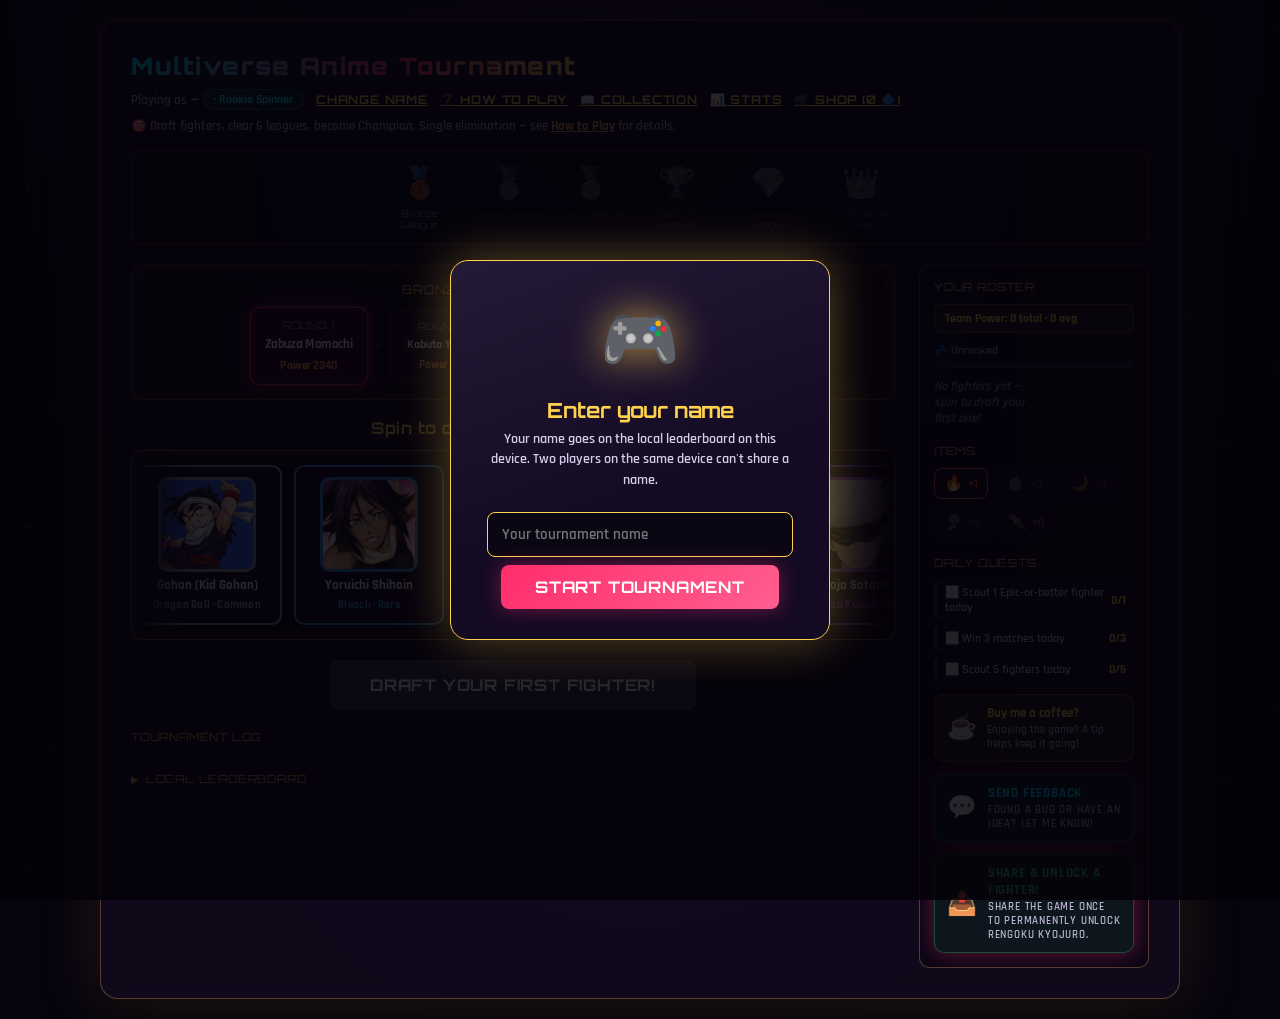
==== commit c0b86102: "funny" ====
--- a/index.html
+++ b/index.html
@@ -192,6 +192,17 @@
 
       <h3 class="stats-subheading">📜 Permanent Quests</h3>
       <div class="quest-list" id="permanent-quest-list"></div>
+    </div>
+  </div>
+
+  <div id="yamcha-overlay" class="celebration-overlay yamcha-overlay hidden">
+    <div class="celebration-modal yamcha-modal">
+      <div class="yamcha-image-wrap">
+        <img id="yamcha-image" src="images/special/yamcha-defeat.png" alt="Yamcha, defeated once again">
+      </div>
+      <h2>💥 A Legendary Tradition</h2>
+      <p class="yamcha-flavor" id="yamcha-flavor">Yamcha has been defeated. Some things never change.</p>
+      <button id="yamcha-continue">...Again</button>
     </div>
   </div>
 
--- a/style.css
+++ b/style.css
@@ -652,6 +652,16 @@
   z-index: 2;
 }
 
+/* Cutout art on a transparent background looks bad cropped to fill the
+   frame — show the whole image instead, letting the rarity-colored
+   background behind it show through the transparent parts. */
+.has-transparency .char-img {
+  object-fit: contain !important;
+  object-position: center !important;
+  padding: 3%;
+  box-sizing: border-box;
+}
+
 .action-icon-img {
   object-fit: contain !important;
   object-position: center !important;
@@ -683,11 +693,9 @@
   font-size: 0.66rem;
   font-weight: 700;
   line-height: 1.2;
-  display: -webkit-box;
-  -webkit-line-clamp: 2;
-  -webkit-box-orient: vertical;
+  white-space: nowrap;
   overflow: hidden;
-  word-break: break-word;
+  max-width: 100%;
 }
 
 .roster-card-power {
@@ -996,6 +1004,48 @@
   width: 100%;
 }
 
+/* ---------- Yamcha defeat easter egg ---------- */
+
+.yamcha-modal {
+  max-width: 420px;
+  border-color: #e67e22;
+  box-shadow: 0 0 60px rgba(230,126,34,0.4);
+}
+
+.yamcha-image-wrap {
+  width: 100%;
+  aspect-ratio: 16 / 9;
+  border-radius: 10px;
+  overflow: hidden;
+  margin-bottom: 14px;
+  border: 2px solid rgba(230,126,34,0.4);
+}
+
+.yamcha-image-wrap img {
+  width: 100%;
+  height: 100%;
+  object-fit: cover;
+}
+
+.yamcha-modal h2 {
+  color: #e67e22;
+  font-family: 'Orbitron', sans-serif;
+  font-size: 1.05rem;
+  margin-bottom: 8px;
+}
+
+.yamcha-flavor {
+  font-style: italic;
+  font-size: 0.88rem !important;
+  color: #d3cfe8 !important;
+  margin-bottom: 18px !important;
+}
+
+#yamcha-continue {
+  background: linear-gradient(135deg, #e67e22, #ff2d6b);
+  width: 100%;
+}
+
 .feedback-modal {
   max-width: 440px;
   text-align: left;
@@ -1323,6 +1373,9 @@
   font-weight: 700;
   text-align: center;
   line-height: 1.2;
+  white-space: nowrap;
+  overflow: hidden;
+  max-width: 100%;
 }
 
 .strip-item .sub-tag {
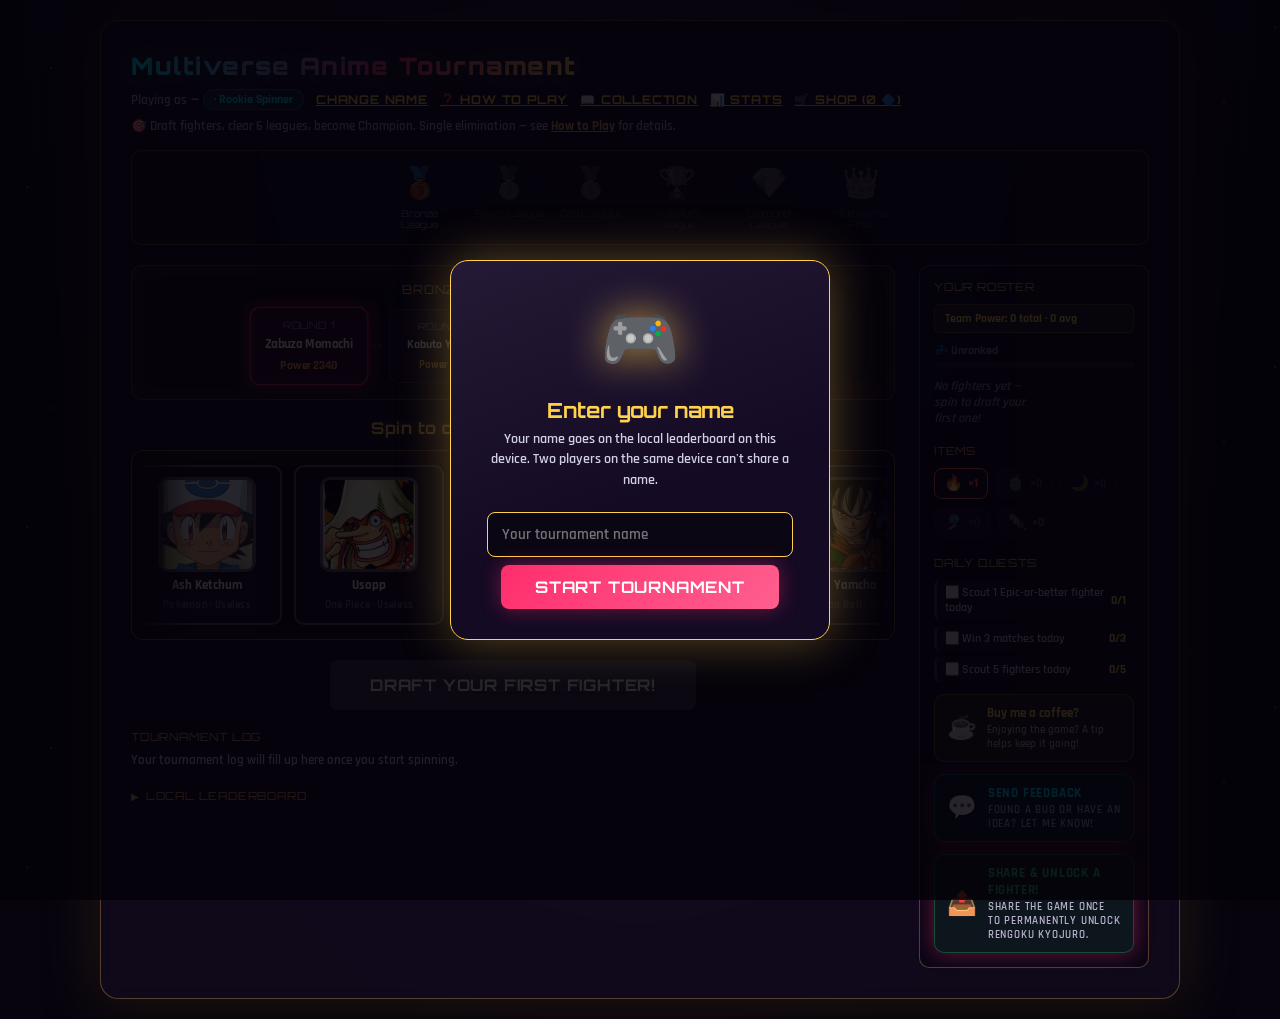
==== commit d82a14e7: "Add files via upload" ====
--- a/index.html
+++ b/index.html
@@ -36,6 +36,7 @@
       <div class="main-col">
         <div class="bracket-panel">
           <span class="bracket-title" id="bracket-title">Bronze League — Bracket</span>
+          <div class="league-progress" id="league-progress"></div>
           <div class="bracket-path" id="bracket-path"></div>
         </div>
 
@@ -55,7 +56,7 @@
 
         <div class="log-panel">
           <span class="log-label">Tournament Log</span>
-          <div id="log-list" class="log-list"></div>
+          <div id="log-list" class="log-list"><span class="log-empty">Your tournament log will fill up here once you start spinning.</span></div>
         </div>
 
         <details class="leaderboard-panel">
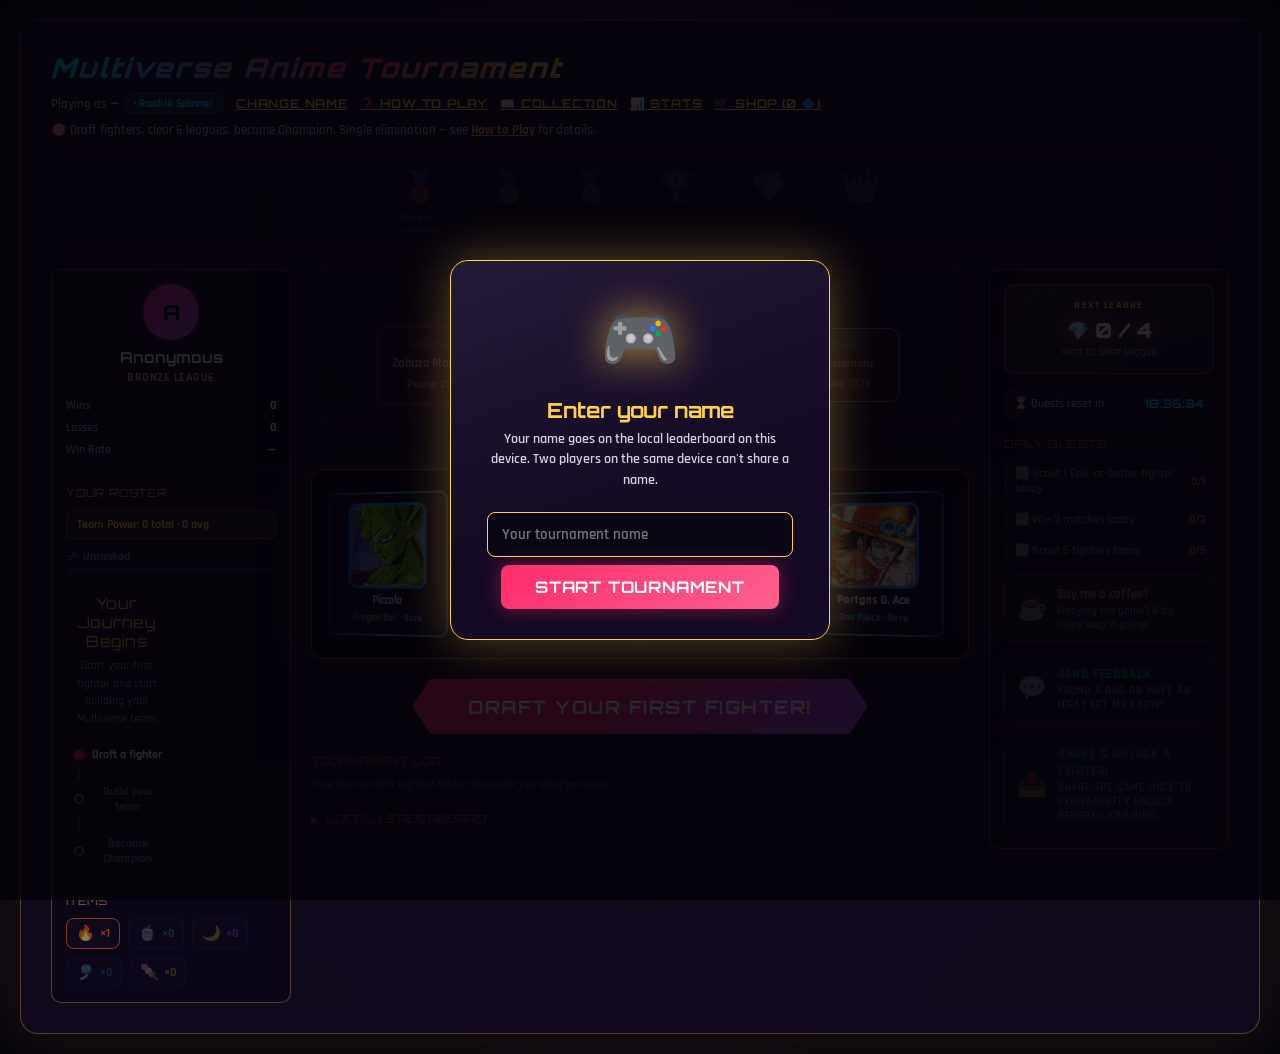
==== commit daee0dfc: "Add files via upload" ====
--- a/index.html
+++ b/index.html
@@ -32,7 +32,32 @@
 
     <div class="trophy-case" id="trophy-case"></div>
 
-    <div class="layout">
+    <div class="layout layout-3col">
+      <aside class="stats-col">
+        <div class="player-stat-card">
+          <div class="player-stat-avatar" id="player-stat-avatar"></div>
+          <div class="player-stat-name" id="player-stat-name">—</div>
+          <div class="player-stat-league" id="player-stat-league">Bronze League</div>
+          <div class="player-stat-rows">
+            <div class="player-stat-row"><span>Wins</span><b id="player-stat-wins">0</b></div>
+            <div class="player-stat-row"><span>Losses</span><b id="player-stat-losses">0</b></div>
+            <div class="player-stat-row"><span>Win Rate</span><b id="player-stat-winrate">—</b></div>
+          </div>
+        </div>
+
+        <span class="roster-label">Your Roster</span>
+        <div class="roster-power-summary" id="roster-power-summary">Team Power: 0 total · 0 avg</div>
+        <div class="power-tier-row" id="power-tier-row">
+          <span class="power-tier-label" id="power-tier-label">🌱 Rookie Fighter</span>
+          <div class="power-tier-bar"><div class="power-tier-bar-fill" id="power-tier-bar-fill"></div></div>
+        </div>
+        <div class="synergy-banner hidden" id="synergy-banner"></div>
+        <div class="roster-list" id="roster-list"></div>
+
+        <span class="roster-label items-label">Items</span>
+        <div class="items-list" id="items-list"></div>
+      </aside>
+
       <div class="main-col">
         <div class="bracket-panel">
           <span class="bracket-title" id="bracket-title">Bronze League — Bracket</span>
@@ -65,18 +90,17 @@
         </details>
       </div>
 
-      <aside class="sidebar">
-        <span class="roster-label">Your Roster</span>
-        <div class="roster-power-summary" id="roster-power-summary">Team Power: 0 total · 0 avg</div>
-        <div class="power-tier-row" id="power-tier-row">
-          <span class="power-tier-label" id="power-tier-label">🌱 Rookie Fighter</span>
-          <div class="power-tier-bar"><div class="power-tier-bar-fill" id="power-tier-bar-fill"></div></div>
-        </div>
-        <div class="synergy-banner hidden" id="synergy-banner"></div>
-        <div class="roster-list" id="roster-list"></div>
-
-        <span class="roster-label items-label">Items</span>
-        <div class="items-list" id="items-list"></div>
+      <aside class="quests-col">
+        <div class="league-banner">
+          <span class="league-banner-label">NEXT LEAGUE</span>
+          <div class="league-banner-value"><span class="league-banner-icon">💎</span><span id="league-banner-count">0 / 4</span></div>
+          <span class="league-banner-sub" id="league-banner-sub">wins needed</span>
+        </div>
+
+        <div class="daily-bonus-strip">
+          <span>⏳ Quests reset in</span>
+          <b id="daily-reset-countdown">—</b>
+        </div>
 
         <span class="roster-label items-label">Daily Quests</span>
         <div class="quest-list" id="daily-quest-list"></div>
--- a/style.css
+++ b/style.css
@@ -56,7 +56,7 @@
   box-shadow: 0 0 60px var(--league-glow, rgba(0, 229, 255, 0.08)), 0 20px 50px rgba(0,0,0,0.6);
   transition: border-color 0.8s ease, box-shadow 0.8s ease;
   width: 100%;
-  max-width: 1080px;
+  max-width: 1360px;
 }
 
 .player-bar {
@@ -231,7 +231,7 @@
 
 .layout {
   display: flex;
-  gap: 24px;
+  gap: 20px;
   align-items: flex-start;
 }
 
@@ -240,8 +240,9 @@
   min-width: 0;
 }
 
-.sidebar {
-  width: 230px;
+.stats-col,
+.quests-col {
+  width: 240px;
   flex-shrink: 0;
   text-align: left;
   background: rgba(10, 6, 20, 0.6);
@@ -249,6 +250,129 @@
   border-radius: 10px;
   padding: 14px;
   transition: border-color 0.8s ease;
+}
+
+/* ---------- Player stat card (left column) ---------- */
+
+.player-stat-card {
+  text-align: center;
+  padding-bottom: 14px;
+  margin-bottom: 14px;
+  border-bottom: 1px solid rgba(255,255,255,0.1);
+}
+
+.player-stat-avatar {
+  width: 56px;
+  height: 56px;
+  margin: 0 auto 8px;
+  border-radius: 50%;
+  background: linear-gradient(135deg, #ff2d6b, #a855f7);
+  display: flex;
+  align-items: center;
+  justify-content: center;
+  font-family: 'Orbitron', sans-serif;
+  font-weight: 900;
+  font-size: 1.3rem;
+  color: #0a0614;
+  box-shadow: 0 0 16px rgba(255,45,107,0.4);
+}
+
+.player-stat-name {
+  font-family: 'Orbitron', sans-serif;
+  font-weight: 700;
+  font-size: 0.95rem;
+  color: #ffffff;
+  margin-bottom: 3px;
+}
+
+.player-stat-league {
+  font-size: 0.72rem;
+  font-weight: 700;
+  color: var(--league-text, #00e5ff);
+  text-transform: uppercase;
+  letter-spacing: 0.5px;
+  margin-bottom: 12px;
+}
+
+.player-stat-rows {
+  display: flex;
+  flex-direction: column;
+  gap: 6px;
+}
+
+.player-stat-row {
+  display: flex;
+  justify-content: space-between;
+  font-size: 0.78rem;
+  color: #a9a3c2;
+  font-weight: 600;
+}
+
+.player-stat-row b {
+  color: #ffffff;
+  font-weight: 700;
+}
+
+/* ---------- League banner (right column, cosmetic "jackpot"-style) ---------- */
+
+.league-banner {
+  text-align: center;
+  padding: 14px 10px;
+  margin-bottom: 14px;
+  border-radius: 10px;
+  background: linear-gradient(160deg, rgba(255,210,77,0.14), rgba(168,85,247,0.08));
+  border: 1px solid rgba(255,210,77,0.3);
+}
+
+.league-banner-label {
+  display: block;
+  font-size: 0.62rem;
+  font-weight: 700;
+  letter-spacing: 1.5px;
+  color: #ffd24d;
+  margin-bottom: 6px;
+}
+
+.league-banner-value {
+  display: flex;
+  align-items: center;
+  justify-content: center;
+  gap: 6px;
+  font-family: 'Orbitron', sans-serif;
+  font-weight: 900;
+  font-size: 1.3rem;
+  color: #ffffff;
+  text-shadow: 0 0 14px rgba(255,210,77,0.5);
+}
+
+.league-banner-icon {
+  font-size: 1.1rem;
+}
+
+.league-banner-sub {
+  display: block;
+  font-size: 0.66rem;
+  color: #c7c2df;
+  margin-top: 2px;
+}
+
+.daily-bonus-strip {
+  display: flex;
+  align-items: center;
+  justify-content: space-between;
+  font-size: 0.72rem;
+  font-weight: 600;
+  color: #a9a3c2;
+  padding: 8px 10px;
+  margin-bottom: 14px;
+  border-radius: 8px;
+  background: rgba(255,255,255,0.04);
+}
+
+.daily-bonus-strip b {
+  color: #00e5ff;
+  font-family: 'Orbitron', sans-serif;
+  font-size: 0.75rem;
 }
 
 @media (max-width: 760px) {
@@ -323,7 +447,8 @@
   .layout {
     flex-direction: column;
   }
-  .sidebar {
+  .stats-col,
+  .quests-col {
     width: 100%;
   }
   .page {
@@ -706,10 +831,10 @@
 }
 
 .roster-card-universe {
-  font-size: 0.56rem;
+  font-size: 0.62rem;
   font-weight: 600;
-  color: #a9a3c2;
-  line-height: 1.2;
+  color: #b9b4d4;
+  line-height: 1.25;
   display: -webkit-box;
   -webkit-line-clamp: 2;
   -webkit-box-orient: vertical;
@@ -1348,6 +1473,7 @@
   border: 2px solid var(--rarity-color, #555);
   box-shadow: inset 0 0 20px rgba(0,0,0,0.4);
   transition: box-shadow 0.3s ease, transform 0.3s ease;
+  transform: rotateY(var(--tilt, 0deg)) scale(var(--reel-scale, 1));
 }
 
 .strip-item .avatar {
@@ -1388,7 +1514,7 @@
 }
 
 .strip-item.winner {
-  transform: scale(1.06);
+  transform: rotateY(var(--tilt, 0deg)) scale(var(--reel-scale, 1)) scale(1.06);
   box-shadow: 0 0 25px var(--rarity-color, #555), inset 0 0 20px rgba(0,0,0,0.3);
 }
 
@@ -2549,3 +2675,190 @@
   color: #5a5570;
 }
 
+
+/* =====================================================================
+   First-time onboarding — a single state class toggled from JS whenever
+   the roster is empty. Nothing is removed or hidden, everything just
+   steps back visually so the draft area reads as the obvious next move.
+   ===================================================================== */
+
+body.pre-draft .trophy-case,
+body.pre-draft .bracket-panel,
+body.pre-draft .log-panel,
+body.pre-draft .leaderboard-panel,
+body.pre-draft .items-label,
+body.pre-draft #items-list,
+body.pre-draft .quest-list,
+body.pre-draft #daily-quest-list,
+body.pre-draft .support-card {
+  opacity: 0.5;
+  transition: opacity 0.5s ease;
+}
+
+body.pre-draft .trophy-case:hover,
+body.pre-draft .bracket-panel:hover,
+body.pre-draft .log-panel:hover,
+body.pre-draft .leaderboard-panel:hover,
+body.pre-draft #items-list:hover,
+body.pre-draft .quest-list:hover,
+body.pre-draft .support-card:hover {
+  opacity: 0.85;
+}
+
+body.pre-draft .roulette-viewport {
+  box-shadow: 0 0 55px var(--league-glow, rgba(0,229,255,0.3)), inset 0 0 30px rgba(0,0,0,0.3);
+}
+
+body.pre-draft #main-btn {
+  animation: preDraftPulse 2.2s ease-in-out infinite;
+}
+
+@keyframes preDraftPulse {
+  0%, 100% { box-shadow: 0 0 18px rgba(255,45,107,0.5); }
+  50% { box-shadow: 0 0 34px rgba(255,45,107,0.85); }
+}
+
+/* ---------- Onboarding journey steps (empty roster state) ---------- */
+
+.journey-empty {
+  text-align: center;
+  padding: 10px 4px 6px;
+}
+
+.journey-empty-title {
+  font-family: 'Orbitron', sans-serif;
+  font-size: 0.95rem;
+  color: #ffd24d;
+  text-shadow: 0 0 14px rgba(255,210,77,0.4);
+  margin-bottom: 6px;
+  letter-spacing: 0.5px;
+}
+
+.journey-empty-text {
+  font-size: 0.78rem;
+  color: #c7c2df;
+  line-height: 1.4;
+  margin-bottom: 16px;
+}
+
+.journey-steps {
+  display: flex;
+  flex-direction: column;
+  align-items: flex-start;
+  gap: 0;
+  padding-left: 4px;
+}
+
+.journey-step {
+  display: flex;
+  align-items: center;
+  gap: 8px;
+  font-size: 0.75rem;
+  font-weight: 700;
+  color: #6c6c78;
+  padding: 4px 0;
+}
+
+.journey-step.active {
+  color: #ffffff;
+}
+
+.journey-dot {
+  width: 10px;
+  height: 10px;
+  border-radius: 50%;
+  border: 2px solid #6c6c78;
+  flex-shrink: 0;
+}
+
+.journey-step.active .journey-dot {
+  background: #ff2d6b;
+  border-color: #ff2d6b;
+  box-shadow: 0 0 8px rgba(255,45,107,0.7);
+}
+
+.journey-step-line {
+  width: 2px;
+  height: 14px;
+  background: #3a3550;
+  margin-left: 4px;
+}
+
+/* ---------- Fighter cards as the hero (roulette strip) ---------- */
+
+@media (hover: hover) {
+  .strip-item:hover {
+    transform: rotateY(var(--tilt, 0deg)) scale(var(--reel-scale, 1)) translateY(-3px);
+    box-shadow: 0 6px 18px rgba(0,0,0,0.4), 0 0 16px var(--rarity-color, #555), inset 0 0 20px rgba(0,0,0,0.3);
+  }
+}
+
+.strip-item .name {
+  text-shadow: 0 1px 3px rgba(0,0,0,0.6);
+}
+
+/* ---------- League progress line ---------- */
+
+.league-progress {
+  font-size: 0.72rem;
+  font-weight: 700;
+  color: #a9a3c2;
+  margin-top: 2px;
+  letter-spacing: 0.3px;
+}
+
+.league-progress b {
+  color: #00e5ff;
+}
+
+/* ---------- Empty log state ---------- */
+
+.log-empty {
+  color: #6c6c78;
+  font-size: 0.78rem;
+  font-style: italic;
+  font-weight: 600;
+}
+
+/* Legendary/Mythic fighter cards get a permanent soft glow even before you
+   hover or land on them — a "these are the exciting ones" signal at a glance. */
+.strip-item.rarity-glow-soft {
+  box-shadow: 0 0 12px var(--rarity-color, transparent), inset 0 0 20px rgba(0,0,0,0.4);
+}
+.strip-item.rarity-glow-strong {
+  box-shadow: 0 0 18px var(--rarity-color, transparent), inset 0 0 20px rgba(0,0,0,0.4);
+}
+
+/* =====================================================================
+   "Anime Multiverse Roulette" style pass — hexagon roll button, bolder
+   gradient title, and a subtle 3D-cylinder feel on the roulette strip.
+   ===================================================================== */
+
+h1 {
+  font-size: 1.7rem;
+  letter-spacing: 2px;
+  font-style: italic;
+  transform: skewX(-3deg);
+}
+
+#main-btn {
+  clip-path: polygon(4% 0%, 96% 0%, 100% 50%, 96% 100%, 4% 100%, 0% 50%);
+  padding: 16px 56px;
+  font-size: 1.15rem;
+  letter-spacing: 1.5px;
+  background: linear-gradient(135deg, #ff2d6b, #ff2d6b 40%, #a855f7);
+}
+
+.roulette-viewport {
+  perspective: 900px;
+}
+
+.strip-track {
+  transform-style: preserve-3d;
+}
+
+@media (hover: hover) {
+  .strip-item {
+    transform-style: preserve-3d;
+  }
+}
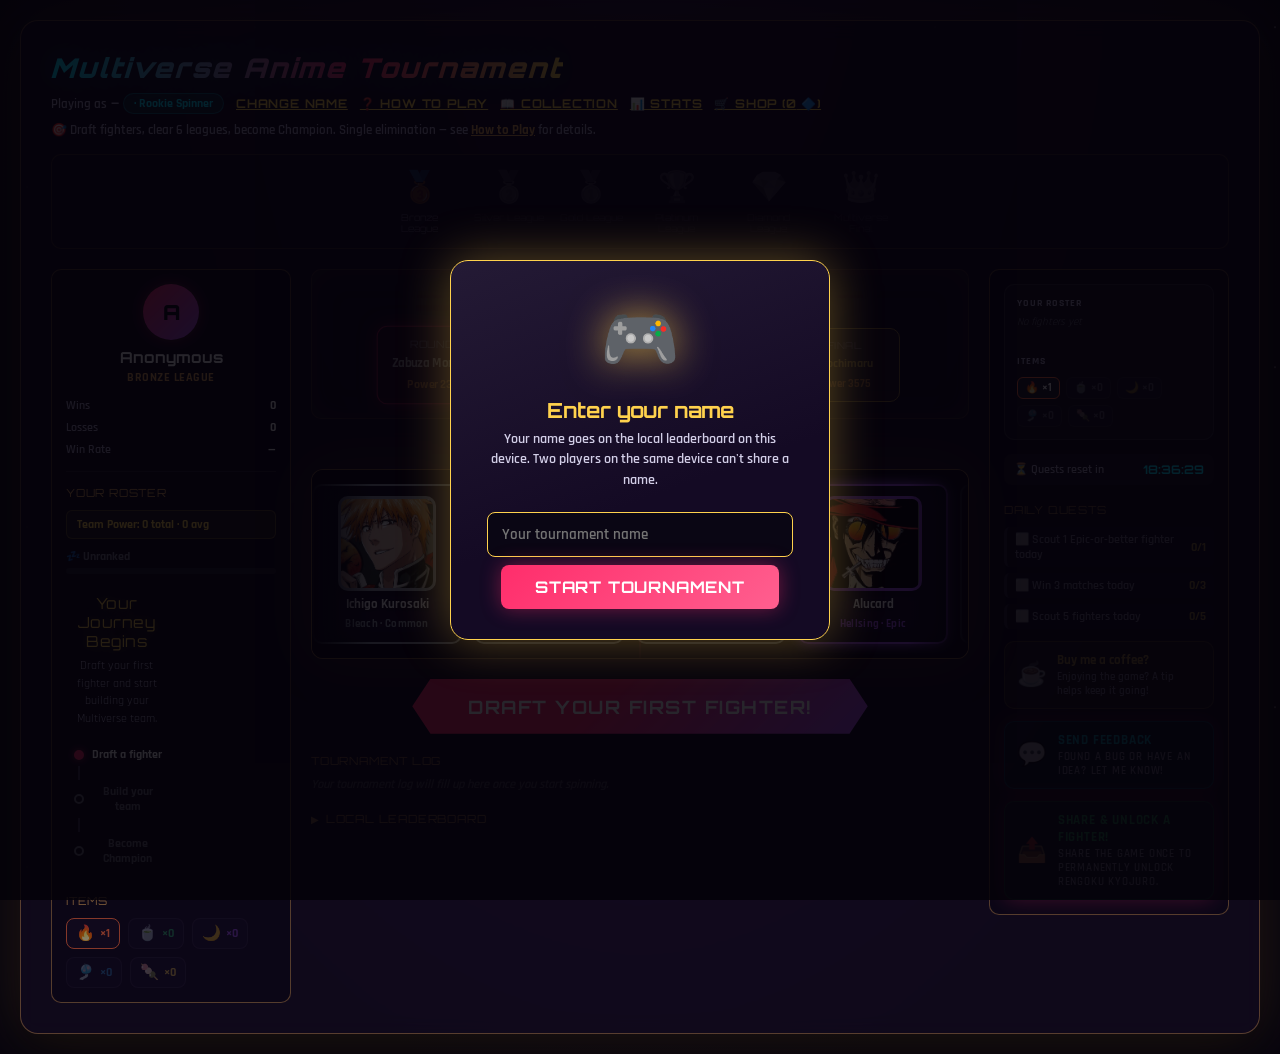
==== commit 635b175b: "improv" ====
--- a/index.html
+++ b/index.html
@@ -91,10 +91,11 @@
       </div>
 
       <aside class="quests-col">
-        <div class="league-banner">
-          <span class="league-banner-label">NEXT LEAGUE</span>
-          <div class="league-banner-value"><span class="league-banner-icon">💎</span><span id="league-banner-count">0 / 4</span></div>
-          <span class="league-banner-sub" id="league-banner-sub">wins needed</span>
+        <div class="mini-summary-card">
+          <span class="mini-summary-label">Your Roster</span>
+          <div class="mini-roster-row" id="mini-roster-row"></div>
+          <span class="mini-summary-label">Items</span>
+          <div class="mini-items-row" id="mini-items-row"></div>
         </div>
 
         <div class="daily-bonus-strip">
--- a/style.css
+++ b/style.css
@@ -313,47 +313,85 @@
   font-weight: 700;
 }
 
-/* ---------- League banner (right column, cosmetic "jackpot"-style) ---------- */
-
-.league-banner {
-  text-align: center;
-  padding: 14px 10px;
+/* ---------- Mini roster + items summary (right column) ---------- */
+
+.mini-summary-card {
+  padding: 12px;
   margin-bottom: 14px;
   border-radius: 10px;
-  background: linear-gradient(160deg, rgba(255,210,77,0.14), rgba(168,85,247,0.08));
-  border: 1px solid rgba(255,210,77,0.3);
-}
-
-.league-banner-label {
+  background: rgba(255,255,255,0.03);
+  border: 1px solid rgba(255,255,255,0.1);
+}
+
+.mini-summary-label {
   display: block;
   font-size: 0.62rem;
   font-weight: 700;
-  letter-spacing: 1.5px;
-  color: #ffd24d;
+  letter-spacing: 1px;
+  text-transform: uppercase;
+  color: #a9a3c2;
   margin-bottom: 6px;
 }
 
-.league-banner-value {
+.mini-summary-label + .mini-items-row,
+.mini-summary-label:not(:first-child) {
+  margin-top: 10px;
+}
+
+.mini-roster-row {
+  display: flex;
+  flex-wrap: wrap;
+  gap: 6px;
+  margin-bottom: 4px;
+  min-height: 30px;
+}
+
+.mini-roster-avatar {
+  position: relative;
+  overflow: hidden;
+  width: 30px;
+  height: 30px;
+  border-radius: 50%;
+  border: 2px solid var(--rarity-color, #555);
+  flex-shrink: 0;
+}
+
+.mini-roster-empty {
+  font-size: 0.68rem;
+  color: #6c6c78;
+  font-style: italic;
+}
+
+.mini-items-row {
+  display: flex;
+  flex-wrap: wrap;
+  gap: 6px;
+}
+
+.mini-item-chip {
   display: flex;
   align-items: center;
-  justify-content: center;
-  gap: 6px;
-  font-family: 'Orbitron', sans-serif;
-  font-weight: 900;
-  font-size: 1.3rem;
+  gap: 3px;
+  padding: 3px 7px;
+  border-radius: 6px;
+  background: rgba(255,255,255,0.05);
+  border: 1px solid rgba(255,255,255,0.1);
+  font-size: 0.7rem;
+  opacity: 0.4;
+}
+
+.mini-item-chip.owned {
+  opacity: 1;
+  border-color: var(--item-color, #555);
+}
+
+.mini-item-chip .mini-item-count {
+  font-weight: 700;
+  color: #a9a3c2;
+}
+
+.mini-item-chip.owned .mini-item-count {
   color: #ffffff;
-  text-shadow: 0 0 14px rgba(255,210,77,0.5);
-}
-
-.league-banner-icon {
-  font-size: 1.1rem;
-}
-
-.league-banner-sub {
-  display: block;
-  font-size: 0.66rem;
-  color: #c7c2df;
-  margin-top: 2px;
 }
 
 .daily-bonus-strip {
@@ -517,7 +555,23 @@
   .roster-card-image {
     font-size: 1.4rem;
   }
-}
+  .enemy-side .battle-avatar {
+    width: 88px;
+    height: 88px;
+  }
+}
+
+@media (max-width: 480px) {
+  .enemy-side .battle-avatar {
+    width: 96px;
+    height: 96px;
+  }
+  .battle-mini-avatar {
+    max-width: 44px !important;
+    max-height: 44px !important;
+  }
+}
+
 
 /* ---------- Roster sidebar cards ---------- */
 
@@ -1473,7 +1527,7 @@
   border: 2px solid var(--rarity-color, #555);
   box-shadow: inset 0 0 20px rgba(0,0,0,0.4);
   transition: box-shadow 0.3s ease, transform 0.3s ease;
-  transform: rotateY(var(--tilt, 0deg)) scale(var(--reel-scale, 1));
+  transform: none;
 }
 
 .strip-item .avatar {
@@ -1514,7 +1568,7 @@
 }
 
 .strip-item.winner {
-  transform: rotateY(var(--tilt, 0deg)) scale(var(--reel-scale, 1)) scale(1.06);
+  transform: scale(1.06);
   box-shadow: 0 0 25px var(--rarity-color, #555), inset 0 0 20px rgba(0,0,0,0.3);
 }
 
@@ -2788,7 +2842,7 @@
 
 @media (hover: hover) {
   .strip-item:hover {
-    transform: rotateY(var(--tilt, 0deg)) scale(var(--reel-scale, 1)) translateY(-3px);
+    transform: translateY(-3px);
     box-shadow: 0 6px 18px rgba(0,0,0,0.4), 0 0 16px var(--rarity-color, #555), inset 0 0 20px rgba(0,0,0,0.3);
   }
 }
@@ -2848,17 +2902,3 @@
   letter-spacing: 1.5px;
   background: linear-gradient(135deg, #ff2d6b, #ff2d6b 40%, #a855f7);
 }
-
-.roulette-viewport {
-  perspective: 900px;
-}
-
-.strip-track {
-  transform-style: preserve-3d;
-}
-
-@media (hover: hover) {
-  .strip-item {
-    transform-style: preserve-3d;
-  }
-}
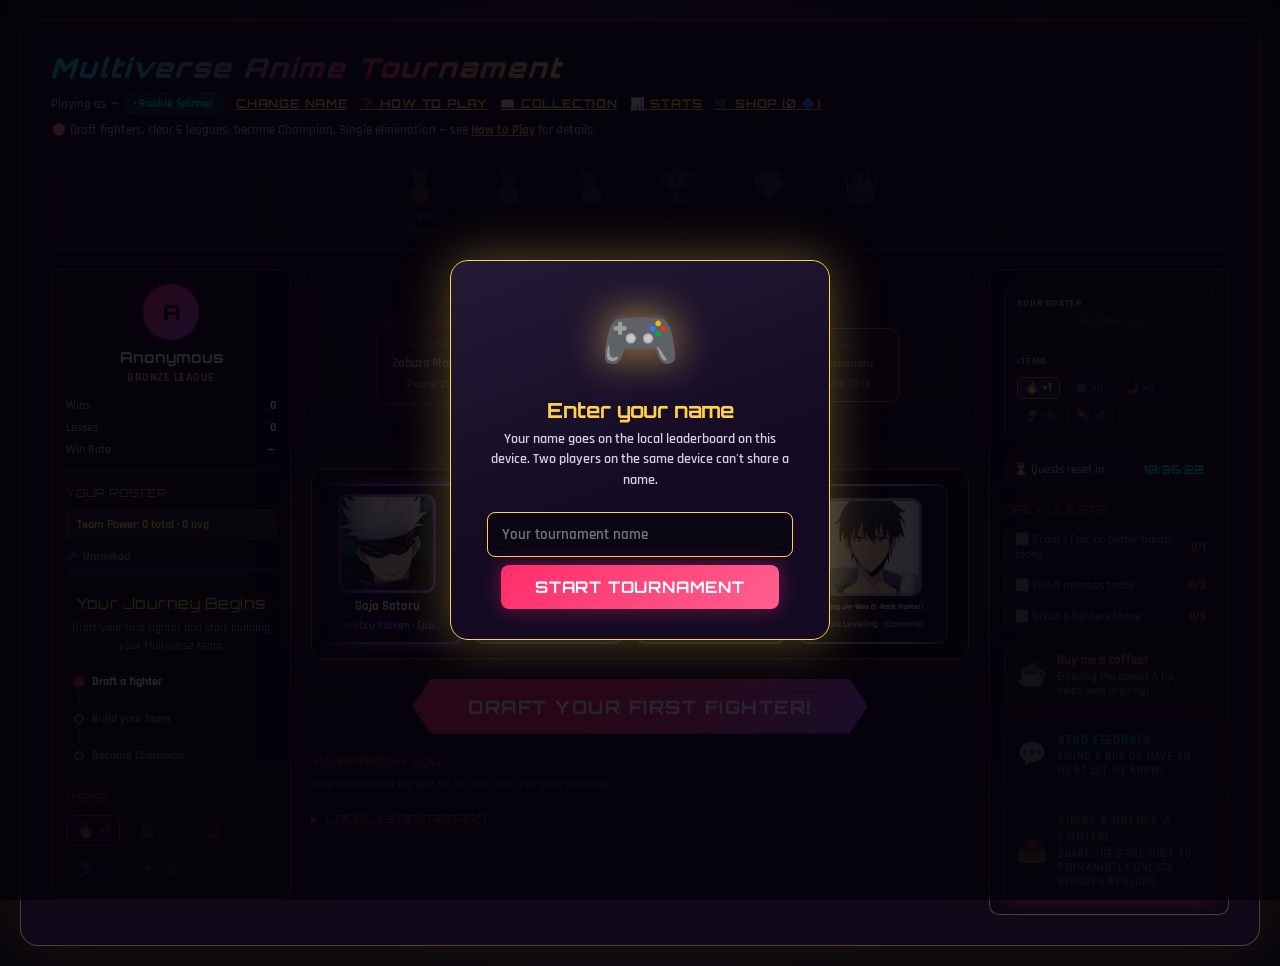
==== commit ecb520a5: "Mobile compatible" ====
--- a/index.html
+++ b/index.html
@@ -9,7 +9,7 @@
   <link href="https://fonts.googleapis.com/css2?family=Orbitron:wght@500;700;900&family=Rajdhani:wght@500;600;700&display=swap" rel="stylesheet">
   <link rel="stylesheet" href="style.css">
 </head>
-<body>
+<body data-mobiletab="game">
   <div class="starfield"></div>
   <div id="toast-container" class="toast-container"></div>
 
@@ -34,7 +34,7 @@
 
     <div class="layout layout-3col">
       <aside class="stats-col">
-        <div class="player-stat-card">
+        <div class="player-stat-card" data-tab="roster">
           <div class="player-stat-avatar" id="player-stat-avatar"></div>
           <div class="player-stat-name" id="player-stat-name">—</div>
           <div class="player-stat-league" id="player-stat-league">Bronze League</div>
@@ -45,52 +45,60 @@
           </div>
         </div>
 
-        <span class="roster-label">Your Roster</span>
-        <div class="roster-power-summary" id="roster-power-summary">Team Power: 0 total · 0 avg</div>
-        <div class="power-tier-row" id="power-tier-row">
-          <span class="power-tier-label" id="power-tier-label">🌱 Rookie Fighter</span>
-          <div class="power-tier-bar"><div class="power-tier-bar-fill" id="power-tier-bar-fill"></div></div>
-        </div>
-        <div class="synergy-banner hidden" id="synergy-banner"></div>
-        <div class="roster-list" id="roster-list"></div>
-
-        <span class="roster-label items-label">Items</span>
-        <div class="items-list" id="items-list"></div>
+        <div data-tab="roster">
+          <span class="roster-label">Your Roster</span>
+          <div class="roster-power-summary" id="roster-power-summary">Team Power: 0 total · 0 avg</div>
+          <div class="power-tier-row" id="power-tier-row">
+            <span class="power-tier-label" id="power-tier-label">🌱 Rookie Fighter</span>
+            <div class="power-tier-bar"><div class="power-tier-bar-fill" id="power-tier-bar-fill"></div></div>
+          </div>
+          <div class="synergy-banner hidden" id="synergy-banner"></div>
+          <div class="roster-list" id="roster-list"></div>
+        </div>
+
+        <div data-tab="items">
+          <span class="roster-label items-label">Items</span>
+          <div class="items-list" id="items-list"></div>
+        </div>
       </aside>
 
       <div class="main-col">
-        <div class="bracket-panel">
+        <div class="bracket-panel" data-tab="game">
           <span class="bracket-title" id="bracket-title">Bronze League — Bracket</span>
           <div class="league-progress" id="league-progress"></div>
+          <div class="bracket-compact" id="bracket-compact"></div>
+          <button class="bracket-toggle" id="bracket-toggle" type="button">View Full Bracket ▾</button>
           <div class="bracket-path" id="bracket-path"></div>
         </div>
 
-        <h3 class="roulette-title" id="roulette-title">Ready to begin?</h3>
-
-        <div class="roulette-viewport">
-          <div class="pointer-top"></div>
-          <div class="center-line"></div>
-          <div class="fade fade-left"></div>
-          <div class="fade fade-right"></div>
-          <div class="strip-track" id="strip-track"></div>
-        </div>
-
-        <button id="main-btn">Draft your first fighter!</button>
-
-        <div id="event-panel" class="event-panel hidden"></div>
-
-        <div class="log-panel">
+        <div data-tab="game">
+          <h3 class="roulette-title" id="roulette-title">Ready to begin?</h3>
+
+          <div class="roulette-viewport">
+            <div class="pointer-top"></div>
+            <div class="center-line"></div>
+            <div class="fade fade-left"></div>
+            <div class="fade fade-right"></div>
+            <div class="strip-track" id="strip-track"></div>
+          </div>
+
+          <button id="main-btn">Draft your first fighter!</button>
+
+          <div id="event-panel" class="event-panel hidden"></div>
+        </div>
+
+        <div class="log-panel" data-tab="quests">
           <span class="log-label">Tournament Log</span>
           <div id="log-list" class="log-list"><span class="log-empty">Your tournament log will fill up here once you start spinning.</span></div>
         </div>
 
-        <details class="leaderboard-panel">
+        <details class="leaderboard-panel" data-tab="quests">
           <summary class="log-label leaderboard-summary">Local Leaderboard</summary>
           <div id="leaderboard-list" class="leaderboard-list"></div>
         </details>
       </div>
 
-      <aside class="quests-col">
+      <aside class="quests-col" data-tab="quests">
         <div class="mini-summary-card">
           <span class="mini-summary-label">Your Roster</span>
           <div class="mini-roster-row" id="mini-roster-row"></div>
@@ -308,10 +316,12 @@
     </div>
   </div>
 
-  <div class="mobile-roster-bar" id="mobile-roster-bar">
-    <div class="mobile-roster-bar-list" id="mobile-roster-bar-list"></div>
-    <div class="mobile-roster-bar-power" id="mobile-roster-bar-power">—</div>
-  </div>
+  <nav class="mobile-tabbar" id="mobile-tabbar">
+    <button class="mobile-tab active" data-tab-btn="game" type="button"><span class="mobile-tab-icon">🏆</span><span>Game</span></button>
+    <button class="mobile-tab" data-tab-btn="roster" type="button"><span class="mobile-tab-icon">👤</span><span>Roster</span></button>
+    <button class="mobile-tab" data-tab-btn="items" type="button"><span class="mobile-tab-icon">🎒</span><span>Items</span></button>
+    <button class="mobile-tab" data-tab-btn="quests" type="button"><span class="mobile-tab-icon">📋</span><span>Quests</span></button>
+  </nav>
 
   <script src="script.js"></script>
 </body>
--- a/style.css
+++ b/style.css
@@ -341,6 +341,7 @@
 .mini-roster-row {
   display: flex;
   flex-wrap: wrap;
+  justify-content: center;
   gap: 6px;
   margin-bottom: 4px;
   min-height: 30px;
@@ -414,66 +415,6 @@
 }
 
 @media (max-width: 760px) {
-  /* Always-visible compact roster bar pinned to the bottom of the screen —
-     the full roster/stats panels live further down the page and get
-     scrolled out of view while spinning, so this keeps your team visible
-     no matter where you've scrolled. */
-  .mobile-roster-bar {
-    position: fixed;
-    left: 0;
-    right: 0;
-    bottom: 0;
-    z-index: 120;
-    display: flex;
-    align-items: center;
-    gap: 8px;
-    padding: 8px 12px;
-    background: rgba(10, 6, 20, 0.96);
-    border-top: 1px solid var(--league-border, rgba(0,229,255,0.25));
-    box-shadow: 0 -6px 20px rgba(0,0,0,0.5);
-  }
-
-  .mobile-roster-bar-list {
-    display: flex;
-    gap: 6px;
-    overflow-x: auto;
-    flex: 1;
-    min-width: 0;
-  }
-
-  .mobile-roster-bar-avatar {
-    position: relative;
-    overflow: hidden;
-    flex-shrink: 0;
-    width: 34px;
-    height: 34px;
-    border-radius: 50%;
-    border: 2px solid var(--rarity-color, #00e5ff);
-  }
-
-  .mobile-roster-bar-power {
-    flex-shrink: 0;
-    font-family: 'Orbitron', sans-serif;
-    font-size: 0.68rem;
-    font-weight: 700;
-    color: #ffd24d;
-    white-space: nowrap;
-    padding-left: 8px;
-    border-left: 1px solid rgba(255,255,255,0.15);
-  }
-
-  body {
-    padding-bottom: 62px;
-  }
-}
-
-@media (min-width: 761px) {
-  .mobile-roster-bar {
-    display: none;
-  }
-}
-
-@media (max-width: 760px) {
   /* backdrop-filter is a common cause of repaint/ghosting glitches on
      mobile GPUs, especially combined with live CSS transitions — drop it
      on small screens and fall back to the (already opaque-ish) solid tint. */
@@ -489,6 +430,71 @@
   .quests-col {
     width: 100%;
   }
+
+  /* The actual game (bracket → roulette → fight button) is what people
+     come here to do — put it first, not buried under a trophy case, a
+     full stat card, and your whole roster. Stats and quests still exist,
+     just further down instead of gatekeeping the fun part. */
+  .main-col { order: 1; }
+  .stats-col { order: 2; }
+  .quests-col { order: 3; }
+
+  /* This mini roster+items card exists specifically for the desktop right
+     column — on mobile everything already stacks in one column, so it's
+     just a duplicate of the full roster/items already shown, plus the
+     always-visible bottom bar. Skip the redundant third copy. */
+  .mini-summary-card {
+    display: none;
+  }
+
+  /* Trophy case: six leagues in one row wastes a lot of vertical space
+     above the fold on a phone — shrink it so it reads as a quick strip. */
+  .trophy-case {
+    gap: 6px;
+    padding: 8px;
+    margin-bottom: 12px;
+  }
+  .trophy-slot .trophy-icon {
+    font-size: 1.3rem;
+  }
+  .trophy-slot .trophy-league {
+    font-size: 0.5rem;
+    max-width: 50px;
+  }
+
+  /* Player stat card: same info, laid out sideways instead of stacked so
+     it takes one compact row instead of a tall block. */
+  .player-stat-card {
+    display: flex;
+    align-items: center;
+    gap: 12px;
+    text-align: left;
+    padding-bottom: 12px;
+  }
+  .player-stat-avatar {
+    margin: 0;
+    width: 44px;
+    height: 44px;
+    font-size: 1.05rem;
+    flex-shrink: 0;
+  }
+  .player-stat-name {
+    margin-bottom: 1px;
+  }
+  .player-stat-league {
+    margin-bottom: 0;
+  }
+  .player-stat-rows {
+    flex: 1;
+    flex-direction: row;
+    justify-content: space-between;
+  }
+  .player-stat-row {
+    flex-direction: column;
+    gap: 0;
+    font-size: 0.68rem;
+  }
+
   .page {
     padding: 18px 14px;
   }
@@ -592,8 +598,8 @@
 
 .roster-list {
   display: grid;
-  grid-template-columns: 1fr 1fr;
-  gap: 8px;
+  grid-template-columns: 1fr;
+  gap: 10px;
 }
 
 .roster-empty {
@@ -1546,6 +1552,7 @@
   background: var(--rarity-color, #555);
   color: #0a0614;
   box-shadow: 0 0 10px rgba(0,0,0,0.4);
+  flex-shrink: 0;
 }
 
 .strip-item .name {
@@ -1556,6 +1563,7 @@
   white-space: nowrap;
   overflow: hidden;
   max-width: 100%;
+  flex-shrink: 0;
 }
 
 .strip-item .sub-tag {
@@ -1565,6 +1573,10 @@
   color: var(--rarity-color, #aaa);
   font-weight: 700;
   line-height: 1.3;
+  white-space: nowrap;
+  overflow: hidden;
+  max-width: 100%;
+  flex-shrink: 0;
 }
 
 .strip-item.winner {
@@ -2902,3 +2914,201 @@
   letter-spacing: 1.5px;
   background: linear-gradient(135deg, #ff2d6b, #ff2d6b 40%, #a855f7);
 }
+
+@media (max-width: 760px) {
+  /* Compact horizontal roster cards on mobile — a full-width vertical card
+     per fighter (image on top, text below) means scrolling past nearly a
+     full screen for every single roster member. Laying it out sideways
+     (small thumbnail + text beside it) fits a whole team of 6 in a much
+     shorter scroll. */
+  .roster-card {
+    flex-direction: row;
+    align-items: center;
+    gap: 10px;
+    padding: 8px;
+  }
+  .roster-card-image {
+    width: 64px;
+    height: 64px;
+    aspect-ratio: 1 / 1;
+    flex-shrink: 0;
+    border-radius: 8px;
+  }
+  .roster-card-body {
+    flex: 1;
+    min-width: 0;
+    padding: 0;
+  }
+  .roster-card .max-awakened-crown {
+    top: -6px;
+    right: -6px;
+  }
+}
+
+/* =====================================================================
+   Mobile tab navigation — turns the endless single-page scroll into a
+   focused game screen with 4 tabs. Strictly scoped to the mobile
+   breakpoint; every element keeps its normal desktop layout untouched.
+   ===================================================================== */
+
+@media (min-width: 761px) {
+  .mobile-tabbar {
+    display: none;
+  }
+}
+
+@media (max-width: 760px) {
+  /* Hide every tab-tagged section by default, then reveal only the ones
+     matching the active tab. Untagged elements (page header, trophy case)
+     are unaffected and stay visible on every tab. */
+  [data-tab] {
+    display: none;
+  }
+  body[data-mobiletab="game"] [data-tab="game"],
+  body[data-mobiletab="roster"] [data-tab="roster"],
+  body[data-mobiletab="items"] [data-tab="items"],
+  body[data-mobiletab="quests"] [data-tab="quests"] {
+    display: block;
+  }
+
+  body {
+    padding-bottom: 74px; /* room for the fixed tab bar */
+  }
+
+  .mobile-tabbar {
+    position: fixed;
+    left: 0;
+    right: 0;
+    bottom: 0;
+    z-index: 130;
+    display: flex;
+    background: rgba(10, 6, 20, 0.97);
+    border-top: 1px solid var(--league-border, rgba(0,229,255,0.25));
+    box-shadow: 0 -6px 20px rgba(0,0,0,0.5);
+    padding: 4px 0;
+  }
+
+  .mobile-tab {
+    flex: 1;
+    display: flex;
+    flex-direction: column;
+    align-items: center;
+    gap: 2px;
+    background: none;
+    border: none;
+    box-shadow: none;
+    padding: 6px 4px;
+    border-radius: 0;
+    font-family: 'Rajdhani', sans-serif;
+    font-size: 0.62rem;
+    font-weight: 700;
+    letter-spacing: 0.3px;
+    text-transform: none;
+    color: #6c6c78;
+    min-height: 48px;
+  }
+
+  .mobile-tab:hover {
+    box-shadow: none;
+  }
+
+  .mobile-tab:active {
+    transform: scale(0.95);
+  }
+
+  .mobile-tab-icon {
+    font-size: 1.25rem;
+    line-height: 1;
+  }
+
+  .mobile-tab.active {
+    color: var(--league-text, #00e5ff);
+  }
+
+  .mobile-tab.active .mobile-tab-icon {
+    filter: drop-shadow(0 0 6px var(--league-glow, rgba(0,229,255,0.6)));
+  }
+
+  /* ---------- Compact bracket (Game tab) ---------- */
+
+  .bracket-path {
+    display: none; /* full bracket hidden by default, revealed by the toggle */
+  }
+
+  .bracket-panel.expanded .bracket-path {
+    display: flex;
+  }
+
+  .bracket-panel.expanded .bracket-compact {
+    display: none;
+  }
+
+  .bracket-compact {
+    display: flex;
+    align-items: center;
+    justify-content: space-between;
+    gap: 10px;
+    padding: 10px 12px;
+    margin-bottom: 8px;
+    border-radius: 8px;
+    background: rgba(255,255,255,0.04);
+    border: 1px solid rgba(255,255,255,0.1);
+  }
+
+  .bracket-compact-info {
+    min-width: 0;
+  }
+
+  .bracket-compact-round {
+    font-size: 0.64rem;
+    font-weight: 700;
+    color: #a9a3c2;
+    text-transform: uppercase;
+    letter-spacing: 0.5px;
+  }
+
+  .bracket-compact-name {
+    font-size: 0.86rem;
+    font-weight: 700;
+    color: #ffffff;
+    white-space: nowrap;
+    overflow: hidden;
+    text-overflow: ellipsis;
+  }
+
+  .bracket-compact-power {
+    font-size: 0.72rem;
+    font-weight: 700;
+    color: #ffd24d;
+    flex-shrink: 0;
+  }
+
+  .bracket-toggle {
+    display: block;
+    width: 100%;
+    background: none;
+    border: 1px solid rgba(255,255,255,0.15);
+    box-shadow: none;
+    color: #a9a3c2;
+    font-family: 'Rajdhani', sans-serif;
+    font-size: 0.7rem;
+    font-weight: 700;
+    text-transform: none;
+    letter-spacing: 0;
+    padding: 7px;
+    border-radius: 6px;
+    margin-bottom: 2px;
+  }
+
+  .bracket-toggle:hover {
+    box-shadow: none;
+    background: rgba(255,255,255,0.05);
+  }
+}
+
+@media (min-width: 761px) {
+  .bracket-compact,
+  .bracket-toggle {
+    display: none; /* desktop always shows the full bracket, unchanged */
+  }
+}
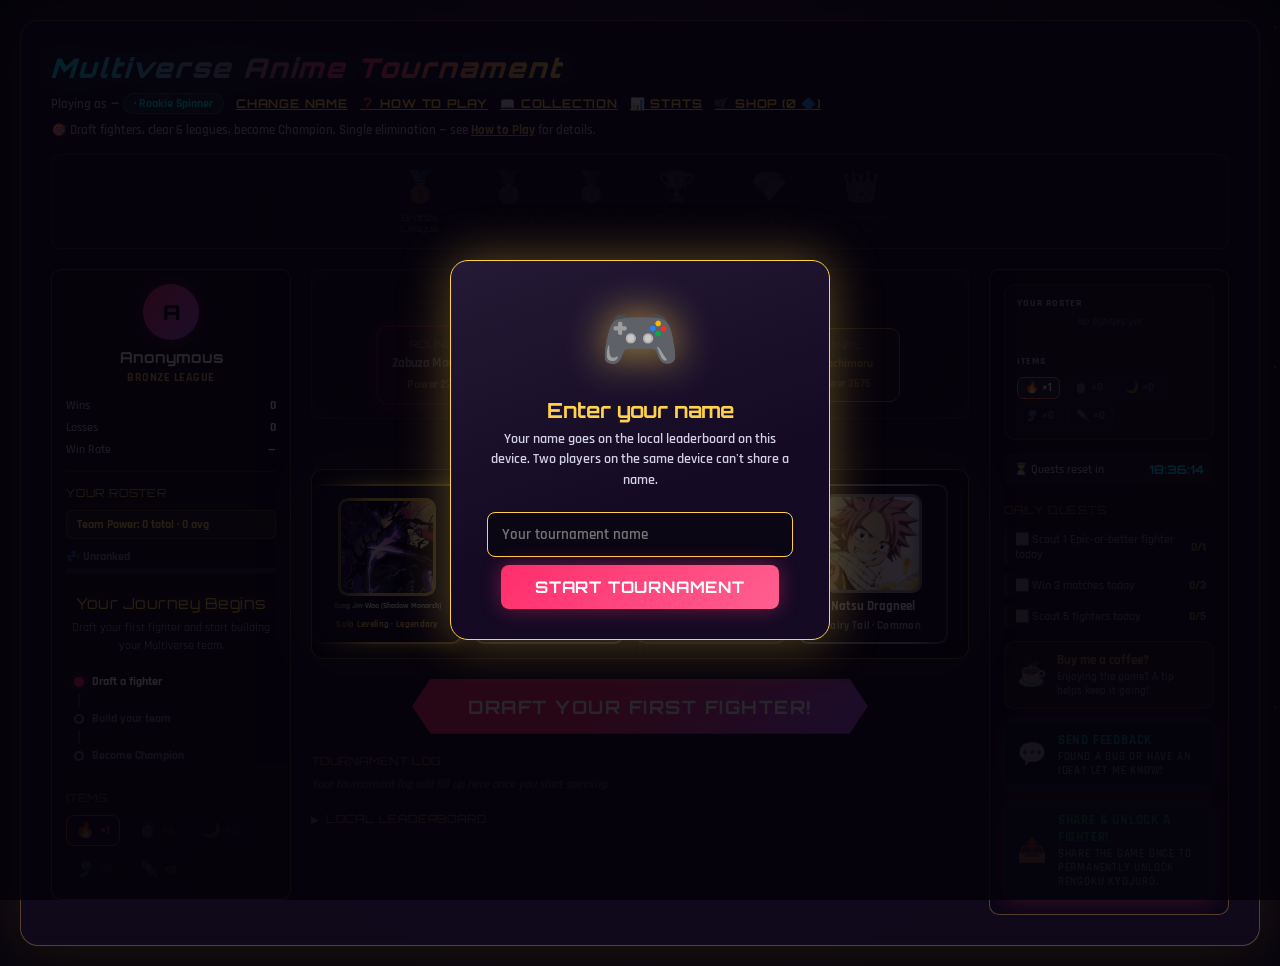
==== commit c20bea37: "Mobile" ====
--- a/index.html
+++ b/index.html
@@ -316,6 +316,11 @@
     </div>
   </div>
 
+  <div class="mobile-roster-bar" id="mobile-roster-bar">
+    <div class="mobile-roster-bar-list" id="mobile-roster-bar-list"></div>
+    <div class="mobile-roster-bar-power" id="mobile-roster-bar-power">—</div>
+  </div>
+
   <nav class="mobile-tabbar" id="mobile-tabbar">
     <button class="mobile-tab active" data-tab-btn="game" type="button"><span class="mobile-tab-icon">🏆</span><span>Game</span></button>
     <button class="mobile-tab" data-tab-btn="roster" type="button"><span class="mobile-tab-icon">👤</span><span>Roster</span></button>
--- a/style.css
+++ b/style.css
@@ -561,20 +561,29 @@
   .roster-card-image {
     font-size: 1.4rem;
   }
+}
+
+/* VS-screen sizing on phones — a single, clearly-ordered rule (the previous
+   two overlapping breakpoints could apply in the wrong order on narrow
+   phones, leaving the villain avatar too big and crowding the "VS" text). */
+@media (max-width: 600px) {
   .enemy-side .battle-avatar {
-    width: 88px;
-    height: 88px;
-  }
-}
-
-@media (max-width: 480px) {
-  .enemy-side .battle-avatar {
-    width: 96px;
-    height: 96px;
+    width: 82px;
+    height: 82px;
+  }
+  .you-side .battle-avatar {
+    width: 50px;
+    height: 50px;
+  }
+  .battle-team-strip {
+    max-width: 130px !important;
   }
   .battle-mini-avatar {
-    max-width: 44px !important;
-    max-height: 44px !important;
+    max-width: 40px !important;
+    max-height: 40px !important;
+  }
+  .battle-vs-text {
+    font-size: 1.6rem;
   }
 }
 
@@ -2952,7 +2961,8 @@
    ===================================================================== */
 
 @media (min-width: 761px) {
-  .mobile-tabbar {
+  .mobile-tabbar,
+  .mobile-roster-bar {
     display: none;
   }
 }
@@ -2972,7 +2982,54 @@
   }
 
   body {
-    padding-bottom: 74px; /* room for the fixed tab bar */
+    padding-bottom: 130px; /* room for both the mini roster bar and the tab bar */
+  }
+
+  /* Always-visible compact roster strip, sitting just above the tab bar —
+     the tabs let you jump to the full Roster/Items screens, but this keeps
+     your team glanceable no matter which tab you're on or how far you've
+     scrolled within it. */
+  .mobile-roster-bar {
+    position: fixed;
+    left: 0;
+    right: 0;
+    bottom: 58px;
+    z-index: 125;
+    display: flex;
+    align-items: center;
+    gap: 8px;
+    padding: 6px 12px;
+    background: rgba(10, 6, 20, 0.96);
+    border-top: 1px solid var(--league-border, rgba(0,229,255,0.25));
+  }
+
+  .mobile-roster-bar-list {
+    display: flex;
+    gap: 6px;
+    overflow-x: auto;
+    flex: 1;
+    min-width: 0;
+  }
+
+  .mobile-roster-bar-avatar {
+    position: relative;
+    overflow: hidden;
+    flex-shrink: 0;
+    width: 30px;
+    height: 30px;
+    border-radius: 50%;
+    border: 2px solid var(--rarity-color, #00e5ff);
+  }
+
+  .mobile-roster-bar-power {
+    flex-shrink: 0;
+    font-family: 'Orbitron', sans-serif;
+    font-size: 0.64rem;
+    font-weight: 700;
+    color: #ffd24d;
+    white-space: nowrap;
+    padding-left: 8px;
+    border-left: 1px solid rgba(255,255,255,0.15);
   }
 
   .mobile-tabbar {
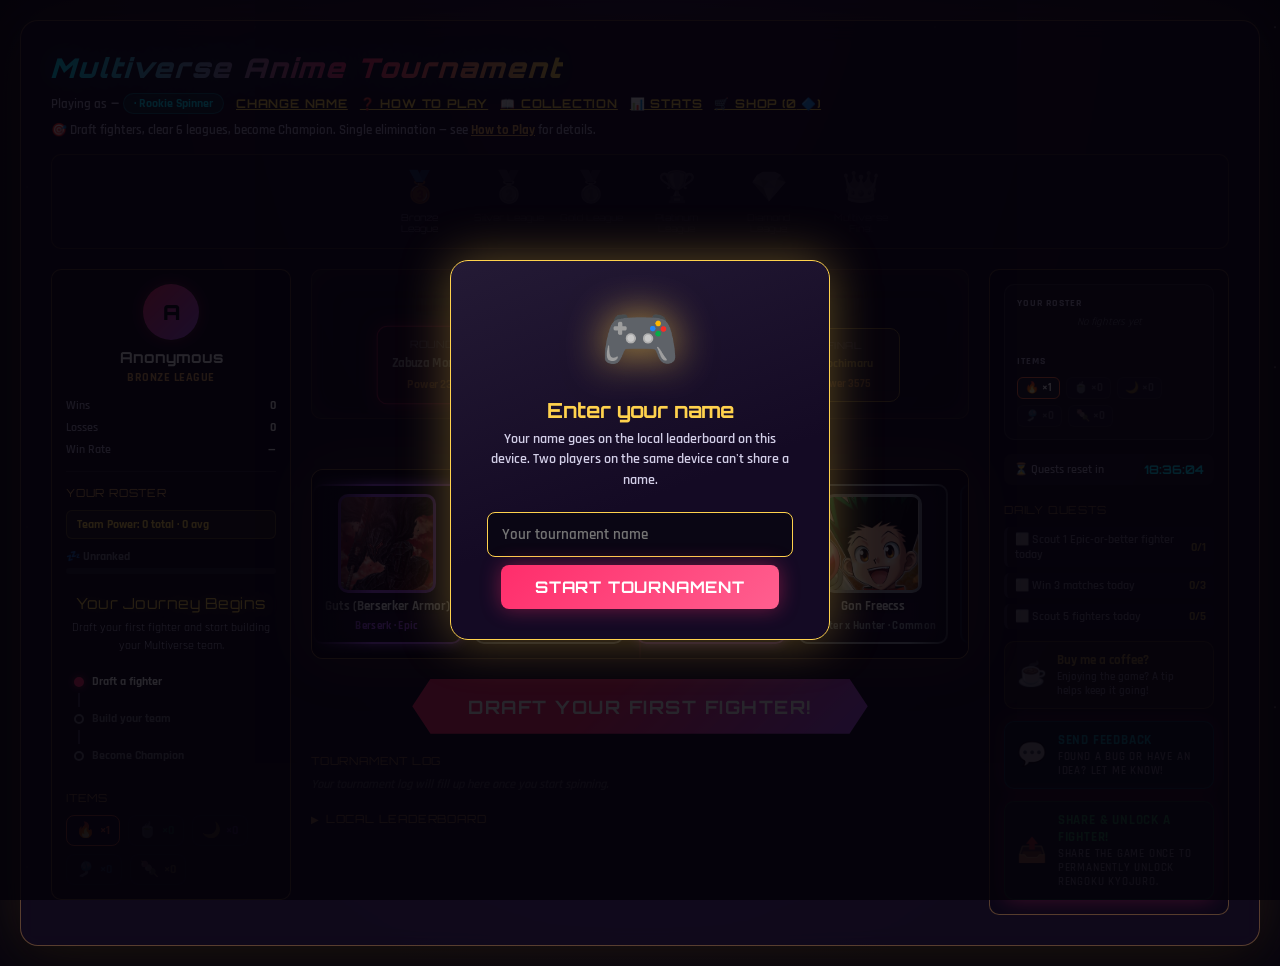
==== commit 7ba49d54: "Mobile update" ====
--- a/index.html
+++ b/index.html
@@ -20,20 +20,34 @@
       <h1>Multiverse Anime Tournament</h1>
       <div class="player-id">
         Playing as <b id="player-name-display">—</b> <span id="title-display" class="title-badge"></span>
-        <button class="link-btn" id="change-name-btn">Change name</button>
-        <button class="link-btn" id="open-howto-btn">❓ How to Play</button>
-        <button class="link-btn" id="open-collection-btn">📖 Collection</button>
-        <button class="link-btn" id="open-stats-btn">📊 Stats</button>
-        <button class="link-btn" id="open-shop-btn">🛒 Shop (<span id="shard-balance-inline">0</span> 🔷)</button>
-      </div>
-    </div>
-
-    <p class="subtitle-short">🎯 Draft fighters, clear 6 leagues, become Champion. Single elimination — see <b id="howto-inline-link">How to Play</b> for details.</p>
-
-    <div class="trophy-case" id="trophy-case"></div>
+        <button class="link-btn" id="change-name-btn" data-desktop-only="true">Change name</button>
+        <button class="link-btn" id="open-howto-btn" data-desktop-only="true">❓ How to Play</button>
+        <button class="link-btn" id="open-collection-btn" data-desktop-only="true">📖 Collection</button>
+        <button class="link-btn" id="open-stats-btn" data-desktop-only="true">📊 Stats</button>
+        <button class="link-btn" id="open-shop-btn" data-desktop-only="true">🛒 Shop (<span id="shard-balance-inline">0</span> 🔷)</button>
+      </div>
+    </div>
+
+    <p class="subtitle-short" data-desktop-only="true">🎯 Draft fighters, clear 6 leagues, become Champion. Single elimination — see <b id="howto-inline-link">How to Play</b> for details.</p>
+
+    <div class="trophy-case" id="trophy-case" data-desktop-only="true"></div>
+
+    <div class="mobile-league-progress" data-tab="game">
+      <div class="mlp-header">
+        <span class="mlp-league-name" id="mlp-league-name">Bronze League</span>
+        <span class="mlp-fraction" id="mlp-fraction">0 / 4 wins</span>
+      </div>
+      <div class="mlp-bar"><div class="mlp-bar-fill" id="mlp-bar-fill"></div></div>
+      <div class="mlp-next" id="mlp-next">Win 4 battles to reach Silver League</div>
+    </div>
 
     <div class="layout layout-3col">
       <aside class="stats-col">
+        <div class="mobile-tab-menu-row" data-tab="roster">
+          <button class="mobile-tab-menu-btn" id="mobile-open-collection-btn" type="button">📖 Collection Index</button>
+          <button class="mobile-tab-menu-btn" id="mobile-open-stats-btn" type="button">📊 Stats</button>
+        </div>
+
         <div class="player-stat-card" data-tab="roster">
           <div class="player-stat-avatar" id="player-stat-avatar"></div>
           <div class="player-stat-name" id="player-stat-name">—</div>
@@ -57,6 +71,9 @@
         </div>
 
         <div data-tab="items">
+          <div class="mobile-tab-menu-row">
+            <button class="mobile-tab-menu-btn" id="mobile-open-shop-btn" type="button">🛒 Shop</button>
+          </div>
           <span class="roster-label items-label">Items</span>
           <div class="items-list" id="items-list"></div>
         </div>
@@ -64,14 +81,20 @@
 
       <div class="main-col">
         <div class="bracket-panel" data-tab="game">
-          <span class="bracket-title" id="bracket-title">Bronze League — Bracket</span>
-          <div class="league-progress" id="league-progress"></div>
+          <span class="bracket-title" id="bracket-title" data-desktop-only="true">Bronze League — Bracket</span>
+          <div class="league-progress" id="league-progress" data-desktop-only="true"></div>
+
+          <span class="bracket-title-mobile">Current Tournament</span>
+          <div class="bracket-flow" id="bracket-flow"></div>
           <div class="bracket-compact" id="bracket-compact"></div>
           <button class="bracket-toggle" id="bracket-toggle" type="button">View Full Bracket ▾</button>
+          <div class="bracket-modal-backdrop" id="bracket-modal-backdrop"></div>
+          <button class="bracket-modal-close" id="bracket-modal-close" type="button">✕ Close</button>
           <div class="bracket-path" id="bracket-path"></div>
         </div>
 
         <div data-tab="game">
+          <span class="next-move-label" id="next-move-label">Your Next Move</span>
           <h3 class="roulette-title" id="roulette-title">Ready to begin?</h3>
 
           <div class="roulette-viewport">
@@ -99,6 +122,10 @@
       </div>
 
       <aside class="quests-col" data-tab="quests">
+        <div class="mobile-tab-menu-row">
+          <button class="mobile-tab-menu-btn" id="mobile-open-howto-btn" type="button">❓ How to Play</button>
+          <button class="mobile-tab-menu-btn" id="mobile-change-name-btn" type="button">✏️ Change Name</button>
+        </div>
         <div class="mini-summary-card">
           <span class="mini-summary-label">Your Roster</span>
           <div class="mini-roster-row" id="mini-roster-row"></div>
@@ -322,10 +349,10 @@
   </div>
 
   <nav class="mobile-tabbar" id="mobile-tabbar">
-    <button class="mobile-tab active" data-tab-btn="game" type="button"><span class="mobile-tab-icon">🏆</span><span>Game</span></button>
-    <button class="mobile-tab" data-tab-btn="roster" type="button"><span class="mobile-tab-icon">👤</span><span>Roster</span></button>
+    <button class="mobile-tab active" data-tab-btn="game" type="button"><span class="mobile-tab-icon">🏆</span><span>Play</span></button>
+    <button class="mobile-tab" data-tab-btn="roster" type="button"><span class="mobile-tab-icon">👥</span><span>Collection</span></button>
     <button class="mobile-tab" data-tab-btn="items" type="button"><span class="mobile-tab-icon">🎒</span><span>Items</span></button>
-    <button class="mobile-tab" data-tab-btn="quests" type="button"><span class="mobile-tab-icon">📋</span><span>Quests</span></button>
+    <button class="mobile-tab" data-tab-btn="quests" type="button"><span class="mobile-tab-icon">☰</span><span>More</span></button>
   </nav>
 
   <script src="script.js"></script>
--- a/style.css
+++ b/style.css
@@ -563,29 +563,42 @@
   }
 }
 
-/* VS-screen sizing on phones — a single, clearly-ordered rule (the previous
-   two overlapping breakpoints could apply in the wrong order on narrow
-   phones, leaving the villain avatar too big and crowding the "VS" text). */
-@media (max-width: 600px) {
+/* VS-screen sizing on mobile — matches the main 760px mobile breakpoint
+   used everywhere else, so it's consistent with however the site decides
+   "mobile" for every other component. Also shrinks the decorative dashed
+   ring around the villain, which added its own extra footprint beyond the
+   avatar circle itself and was part of why it still crowded the VS text. */
+@media (max-width: 760px) {
   .enemy-side .battle-avatar {
-    width: 82px;
-    height: 82px;
+    width: 68px;
+    height: 68px;
+    border-width: 2px;
+  }
+  .enemy-side .battle-avatar::before {
+    inset: -6px;
+  }
+  .enemy-side .battle-avatar .avatar-fallback-text {
+    font-size: 1.9rem;
   }
   .you-side .battle-avatar {
-    width: 50px;
-    height: 50px;
+    width: 44px;
+    height: 44px;
   }
   .battle-team-strip {
-    max-width: 130px !important;
+    max-width: 116px !important;
   }
   .battle-mini-avatar {
-    max-width: 40px !important;
-    max-height: 40px !important;
+    max-width: 36px !important;
+    max-height: 36px !important;
   }
   .battle-vs-text {
-    font-size: 1.6rem;
-  }
-}
+    font-size: 1.4rem;
+  }
+  .battle-modal.has-vs-bg .battle-vs-row {
+    padding: 14px 8px !important;
+  }
+}
+
 
 
 /* ---------- Roster sidebar cards ---------- */
@@ -3169,3 +3182,208 @@
     display: none; /* desktop always shows the full bracket, unchanged */
   }
 }
+
+/* =====================================================================
+   Mobile Game-screen refinement — compact header, compact league
+   progress, and a proper tournament-flow bracket experience. Strictly
+   scoped to mobile; desktop keeps its original header/trophy-case/bracket.
+   ===================================================================== */
+
+@media (min-width: 761px) {
+  .mobile-league-progress,
+  .bracket-title-mobile,
+  .bracket-flow,
+  .next-move-label,
+  .mobile-tab-menu-row,
+  .bracket-modal-backdrop,
+  .bracket-modal-close {
+    display: none;
+  }
+}
+
+@media (max-width: 760px) {
+  [data-desktop-only] {
+    display: none !important;
+  }
+
+  /* ---------- Compact header ---------- */
+  .player-bar {
+    margin-bottom: 2px;
+  }
+  h1 {
+    font-size: 1rem;
+  }
+  .player-id {
+    font-size: 0.72rem;
+    gap: 3px;
+  }
+
+  /* ---------- Compact league progress (replaces the trophy case) ---------- */
+  .mobile-league-progress {
+    padding: 10px 12px;
+    margin-bottom: 12px;
+    border-radius: 10px;
+    background: rgba(10, 6, 20, 0.6);
+    border: 1px solid var(--league-border, rgba(0,229,255,0.18));
+  }
+  .mlp-header {
+    display: flex;
+    align-items: baseline;
+    justify-content: space-between;
+    margin-bottom: 6px;
+  }
+  .mlp-league-name {
+    font-family: 'Orbitron', sans-serif;
+    font-size: 0.82rem;
+    font-weight: 700;
+    color: var(--league-text, #00e5ff);
+  }
+  .mlp-fraction {
+    font-size: 0.7rem;
+    font-weight: 700;
+    color: #ffd24d;
+  }
+  .mlp-bar {
+    height: 8px;
+    border-radius: 4px;
+    background: rgba(255,255,255,0.08);
+    overflow: hidden;
+    margin-bottom: 6px;
+  }
+  .mlp-bar-fill {
+    height: 100%;
+    background: linear-gradient(90deg, #00e5ff, #ffd24d);
+    transition: width 0.5s ease;
+  }
+  .mlp-next {
+    font-size: 0.68rem;
+    color: #a9a3c2;
+    font-weight: 600;
+  }
+
+  /* ---------- Small entry-point buttons for features that used to live
+     in the header (Collection, Stats, Shop, How to Play, Change Name) ---------- */
+  .mobile-tab-menu-row {
+    display: flex;
+    gap: 8px;
+    margin-bottom: 12px;
+  }
+  .mobile-tab-menu-btn {
+    flex: 1;
+    background: rgba(255,255,255,0.05);
+    border: 1px solid rgba(255,255,255,0.15);
+    box-shadow: none;
+    color: #e8e5f0;
+    font-family: 'Rajdhani', sans-serif;
+    font-size: 0.76rem;
+    font-weight: 700;
+    text-transform: none;
+    letter-spacing: 0;
+    padding: 10px 6px;
+    border-radius: 8px;
+  }
+  .mobile-tab-menu-btn:hover {
+    box-shadow: none;
+    background: rgba(255,255,255,0.09);
+  }
+
+  /* ---------- Bracket: tournament-flow visual + compact matchup ---------- */
+  .bracket-title-mobile {
+    display: block;
+    font-family: 'Orbitron', sans-serif;
+    font-size: 0.78rem;
+    color: #ffd24d;
+    letter-spacing: 0.5px;
+    margin-bottom: 8px;
+  }
+
+  .bracket-flow {
+    display: flex;
+    align-items: center;
+    gap: 4px;
+    margin-bottom: 10px;
+  }
+  .bracket-flow-step {
+    flex: 1;
+    text-align: center;
+    font-size: 0.56rem;
+    font-weight: 700;
+    letter-spacing: 0.3px;
+    color: #4a4560;
+    padding-bottom: 6px;
+    border-bottom: 3px solid #2a2540;
+    text-transform: uppercase;
+  }
+  .bracket-flow-step.done {
+    color: #2ecc71;
+    border-bottom-color: #2ecc71;
+  }
+  .bracket-flow-step.current {
+    color: #ffd24d;
+    border-bottom-color: #ffd24d;
+    text-shadow: 0 0 8px rgba(255,210,77,0.6);
+  }
+
+  /* ---------- Spin section ---------- */
+  .next-move-label {
+    display: block;
+    font-size: 0.68rem;
+    font-weight: 700;
+    letter-spacing: 1px;
+    text-transform: uppercase;
+    color: #a9a3c2;
+    text-align: center;
+    margin-bottom: 2px;
+  }
+  .roulette-title {
+    text-align: center;
+    margin-top: 0;
+  }
+
+  /* ---------- Full bracket as a near-fullscreen modal instead of a
+     plain inline reveal — same #bracket-path element/data, just given a
+     fixed, centered presentation while expanded. ---------- */
+  .bracket-modal-backdrop {
+    display: none;
+    position: fixed;
+    inset: 0;
+    background: rgba(0,0,0,0.75);
+    z-index: 199;
+  }
+  .bracket-modal-close {
+    display: none;
+    position: fixed;
+    top: 16px;
+    right: 16px;
+    z-index: 201;
+    padding: 8px 16px;
+    font-size: 0.78rem;
+  }
+  .bracket-panel.expanded .bracket-modal-backdrop,
+  .bracket-panel.expanded .bracket-modal-close {
+    display: block;
+  }
+  .bracket-panel.expanded .bracket-path {
+    display: flex;
+    position: fixed;
+    top: 8%;
+    left: 5%;
+    right: 5%;
+    bottom: 8%;
+    z-index: 200;
+    flex-direction: column;
+    overflow-y: auto;
+    background: rgba(20, 12, 33, 0.98);
+    border: 1px solid var(--league-border, rgba(0,229,255,0.3));
+    border-radius: 14px;
+    padding: 50px 16px 20px;
+    box-shadow: 0 0 60px rgba(0,0,0,0.7);
+  }
+  .bracket-panel.expanded .bracket-node {
+    width: 100%;
+  }
+  .bracket-panel.expanded .bracket-arrow {
+    transform: rotate(90deg);
+    margin: 2px 0;
+  }
+}
